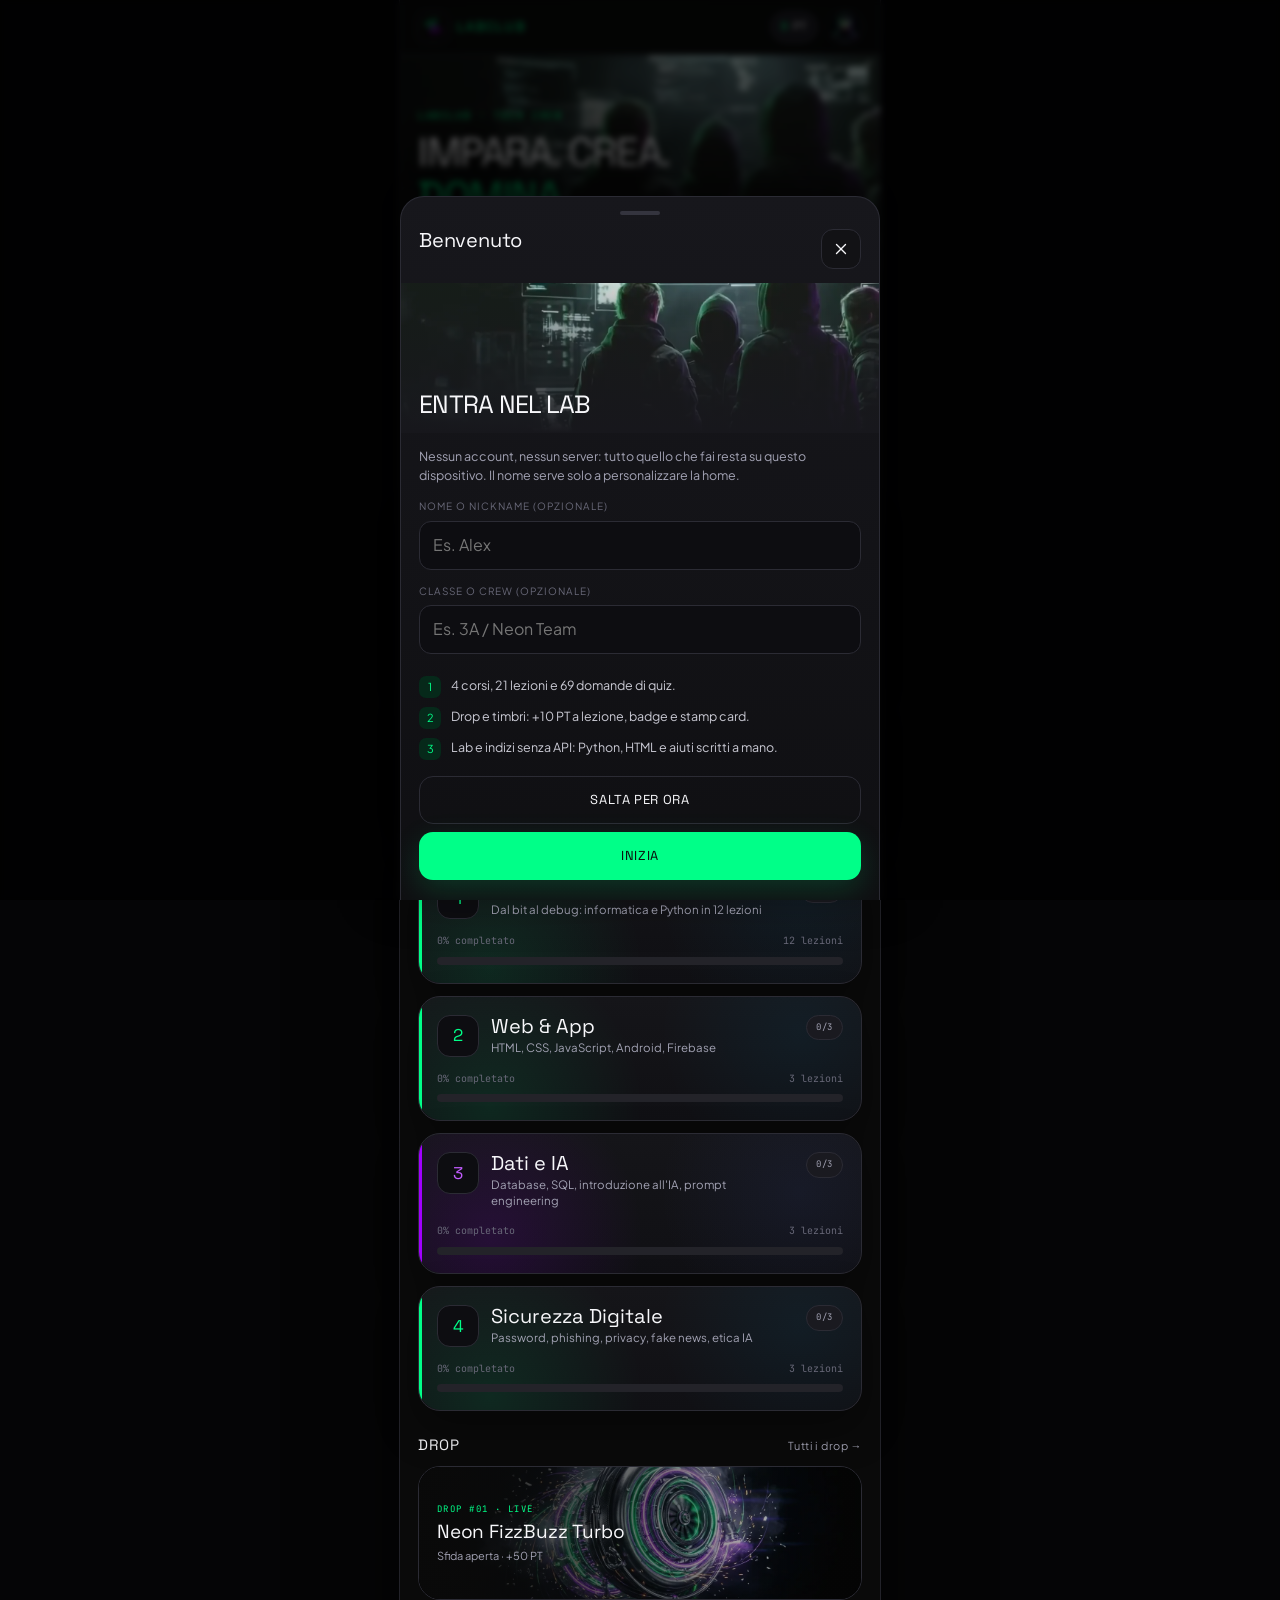
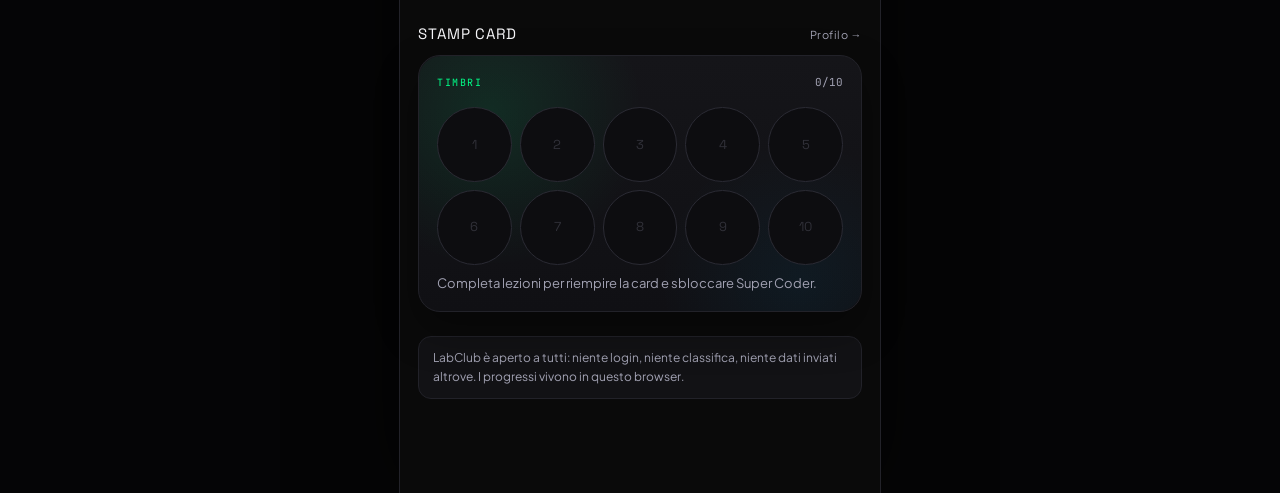
==== web-v2/index.html @ 418860c4 "feat: pubblica LabClub v2 con video hero, intro avatar e marker parole chiave" ====
<!doctype html>
<html lang="it">
  <head>
    <meta charset="utf-8" />
    <meta name="viewport" content="width=device-width, initial-scale=1, viewport-fit=cover" />
    <title>LabClub — Tech, senza scorciatoie</title>
    <meta
      name="description"
      content="LabClub: quattro corsi di tecnologia, quiz, drop e laboratorio codice. Aperto a tutti, senza login, anche offline."
    />
    <meta property="og:type" content="website" />
    <meta property="og:title" content="LabClub — Tech, senza scorciatoie" />
    <meta
      property="og:description"
      content="Quattro corsi di tecnologia, quiz, drop settimanali e un laboratorio codice. Senza login, anche offline."
    />
    <meta property="og:image" content="assets/img/og-cover.jpg" />
    <meta property="og:image:width" content="1200" />
    <meta property="og:image:height" content="630" />
    <meta name="twitter:card" content="summary_large_image" />
    <meta name="twitter:image" content="assets/img/og-cover.jpg" />
    <meta name="theme-color" content="#0A0A0A" />
    <meta name="color-scheme" content="dark" />
    <link rel="manifest" href="manifest.webmanifest" />
    <link rel="preload" as="image" href="assets/img/hero-001-poster.webp" />
    <link rel="icon" type="image/png" sizes="192x192" href="assets/icons/icon-192.png" />
    <link rel="apple-touch-icon" href="assets/icons/apple-touch-icon.png" />
    <meta name="mobile-web-app-capable" content="yes" />
    <meta name="apple-mobile-web-app-capable" content="yes" />
    <meta name="apple-mobile-web-app-status-bar-style" content="black-translucent" />
    <meta name="apple-mobile-web-app-title" content="LabClub" />
    <link rel="stylesheet" href="css/tokens.css" />
    <link rel="stylesheet" href="css/base.css" />
    <link rel="stylesheet" href="css/components.css" />
    <link rel="stylesheet" href="css/screens.css" />
    <link rel="stylesheet" href="css/lesson.css" />
  </head>
  <body>
    <div class="app">
      <header class="topbar">
        <a class="brand" href="#/" aria-label="LabClub, vai alla home">
          <img src="assets/img/logo.jpg" alt="" width="30" height="30" />
          <span class="brand-name">LAB<span>CLUB</span></span>
        </a>
        <span class="topbar-spacer"></span>
        <a class="points-pill" href="#/profilo" id="points-pill" aria-label="Punti e profilo">
          <b id="points-value">0</b> PT
        </a>
        <a class="avatar-btn" href="#/profilo" id="avatar-btn" aria-label="Apri il profilo">🕶️</a>
      </header>

      <div id="storage-warning" class="storage-banner hidden" role="status"></div>

      <main class="view" id="view">
        <noscript>
          <div class="empty">
            <span class="empty-icon">⚡</span>
            <p>LabClub ha bisogno di JavaScript per funzionare. Attivalo e ricarica la pagina.</p>
          </div>
        </noscript>
      </main>

      <nav class="tabbar" aria-label="Navigazione principale">
        <a class="tab" href="#/" data-tab="home">
          <svg width="22" height="22" viewBox="0 0 24 24" fill="none" stroke="currentColor" stroke-width="1.8" stroke-linecap="round" stroke-linejoin="round" aria-hidden="true">
            <path d="M3 10.5 12 3l9 7.5V21a1 1 0 0 1-1 1h-5v-7H9v7H4a1 1 0 0 1-1-1z" />
          </svg>
          Home
        </a>
        <a class="tab" href="#/corsi" data-tab="corsi">
          <svg width="22" height="22" viewBox="0 0 24 24" fill="none" stroke="currentColor" stroke-width="1.8" stroke-linecap="round" stroke-linejoin="round" aria-hidden="true">
            <path d="M4 19.5A2.5 2.5 0 0 1 6.5 17H20" />
            <path d="M6.5 2H20v20H6.5A2.5 2.5 0 0 1 4 19.5v-15A2.5 2.5 0 0 1 6.5 2z" />
          </svg>
          Corsi
        </a>
        <a class="tab" href="#/drops" data-tab="drops">
          <svg width="22" height="22" viewBox="0 0 24 24" fill="none" stroke="currentColor" stroke-width="1.8" stroke-linecap="round" stroke-linejoin="round" aria-hidden="true">
            <path d="M13 2 3 14h7l-1 8 10-12h-7z" />
          </svg>
          Drops
        </a>
        <a class="tab" href="#/indizi" data-tab="indizi">
          <svg width="22" height="22" viewBox="0 0 24 24" fill="none" stroke="currentColor" stroke-width="1.8" stroke-linecap="round" stroke-linejoin="round" aria-hidden="true">
            <path d="M9 18h6" />
            <path d="M10 22h4" />
            <path d="M12 2a7 7 0 0 0-4 12.7c.6.5 1 1.4 1 2.3h6c0-.9.4-1.8 1-2.3A7 7 0 0 0 12 2z" />
          </svg>
          Indizi
        </a>
        <a class="tab" href="#/profilo" data-tab="profilo">
          <svg width="22" height="22" viewBox="0 0 24 24" fill="none" stroke="currentColor" stroke-width="1.8" stroke-linecap="round" stroke-linejoin="round" aria-hidden="true">
            <circle cx="12" cy="8" r="4" />
            <path d="M4 21c0-4 4-6 8-6s8 2 8 6" />
          </svg>
          Profilo
        </a>
      </nav>

      <div class="toast" id="toast" role="status" aria-live="polite"></div>
    </div>

    <script src="content/base-course.js"></script>
    <script src="content/courses.js"></script>
    <script src="content/drops.js"></script>
    <script src="content/badges.js"></script>
    <script src="content/hints.js"></script>
    <script src="js/python.js"></script>
    <script src="js/store.js"></script>
    <script src="js/ui.js"></script>
    <script src="js/widgets/registry.js"></script>
    <script src="js/widgets/von-neumann.js"></script>
    <script src="js/widgets/binary.js"></script>
    <script src="js/widgets/compilers.js"></script>
    <script src="js/widgets/flowchart.js"></script>
    <script src="js/widgets/variables.js"></script>
    <script src="js/widgets/conditions.js"></script>
    <script src="js/widgets/loops.js"></script>
    <script src="js/widgets/functions.js"></script>
    <script src="js/widgets/lists.js"></script>
    <script src="js/widgets/strings.js"></script>
    <script src="js/widgets/validation.js"></script>
    <script src="js/widgets/debug.js"></script>
    <script src="js/views/home.js"></script>
    <script src="js/views/courses.js"></script>
    <script src="js/views/lesson.js"></script>
    <script src="js/views/drops.js"></script>
    <script src="js/views/hints.js"></script>
    <script src="js/views/lab.js"></script>
    <script src="js/views/profile.js"></script>
    <script src="js/views/portfolio.js"></script>
    <script src="js/app.js"></script>
  </body>
</html>
---- web-v2/css/tokens.css ----
/* LabClub — design tokens */
@font-face {
  font-family: "Space Grotesk";
  src: url("../assets/fonts/space_grotesk.ttf") format("truetype");
  font-weight: 300 800;
  font-display: swap;
}
@font-face {
  font-family: "Plus Jakarta Sans";
  src: url("../assets/fonts/plus_jakarta_sans.ttf") format("truetype");
  font-weight: 200 800;
  font-display: swap;
}
@font-face {
  font-family: "JetBrains Mono";
  src: url("../assets/fonts/jetbrains_mono.ttf") format("truetype");
  font-weight: 400 800;
  font-display: swap;
}

:root {
  /* palette (da Color.kt) */
  --black: #0a0a0a;
  --carbon: #121215;
  --elevated: #1a1a20;
  --border: #2b2b34;
  --border-soft: #222229;
  --green: #00ff88;
  --green-dim: #00c96b;
  --green-container: #06291a;
  --purple: #a100ff;
  --purple-bright: #c25cff;
  --purple-container: #230836;
  --yellow: #e5ff00;
  --coral: #ff3d71;
  --white: #f7f7fa;
  --muted: #a2a2b3;
  --zinc: #686878;

  /* tipografia */
  --font-display: "Space Grotesk", "Arial Black", sans-serif;
  --font-body: "Plus Jakarta Sans", -apple-system, BlinkMacSystemFont, sans-serif;
  --font-mono: "JetBrains Mono", "SFMono-Regular", Menlo, monospace;

  /* misure */
  --app-max: 480px;
  --gutter: 18px;
  --tab-h: 64px;
  --radius-xs: 10px;
  --radius: 16px;
  --radius-lg: 22px;
  --radius-pill: 999px;

  /* ombre */
  --shadow-card: 0 18px 40px rgba(0, 0, 0, 0.35);
  --shadow-green: 0 10px 30px rgba(0, 255, 136, 0.16);
  --shadow-purple: 0 10px 30px rgba(161, 0, 255, 0.18);

  /* movimento */
  --ease: cubic-bezier(0.2, 0.8, 0.2, 1);
  --fast: 140ms;
  --normal: 240ms;
}
---- web-v2/css/base.css ----
/* LabClub — base, layout, topbar, tabbar */
*,
*::before,
*::after {
  box-sizing: border-box;
}

html {
  -webkit-text-size-adjust: 100%;
  scroll-behavior: smooth;
}

body {
  margin: 0;
  background: #050506;
  color: var(--white);
  font-family: var(--font-body);
  font-size: 15px;
  line-height: 1.55;
  -webkit-font-smoothing: antialiased;
  overscroll-behavior-y: none;
  min-height: 100dvh;
}

body.sheet-open {
  overflow: hidden;
}

.app {
  position: relative;
  width: 100%;
  max-width: var(--app-max);
  min-height: 100dvh;
  margin-inline: auto;
  background:
    radial-gradient(120% 60% at 50% -10%, rgba(0, 255, 136, 0.07), transparent 60%),
    var(--black);
}

@media (min-width: 560px) {
  .app {
    box-shadow: 0 0 0 1px var(--border-soft), 0 0 80px rgba(0, 0, 0, 0.6);
  }
}

h1,
h2,
h3,
h4,
p {
  margin: 0;
}

h1,
h2,
h3,
h4 {
  font-family: var(--font-display);
  line-height: 1.1;
  letter-spacing: -0.01em;
}

a {
  color: var(--green);
  text-decoration: none;
}

button,
input,
textarea,
select {
  font: inherit;
  color: inherit;
}

button {
  cursor: pointer;
  background: none;
  border: 0;
  padding: 0;
}

img {
  display: block;
  max-width: 100%;
}

ul,
ol {
  margin: 0;
  padding: 0;
  list-style: none;
}

::selection {
  background: var(--green);
  color: var(--black);
}

:focus-visible {
  outline: 2px solid var(--green);
  outline-offset: 2px;
  border-radius: 6px;
}

.sr-only {
  position: absolute;
  width: 1px;
  height: 1px;
  padding: 0;
  margin: -1px;
  overflow: hidden;
  clip: rect(0, 0, 0, 0);
  white-space: nowrap;
  border: 0;
}

/* ---------- topbar ---------- */
.topbar {
  position: sticky;
  top: 0;
  z-index: 40;
  display: flex;
  align-items: center;
  gap: 10px;
  padding: calc(10px + env(safe-area-inset-top)) var(--gutter) 10px;
  background: rgba(10, 10, 10, 0.82);
  -webkit-backdrop-filter: blur(16px);
  backdrop-filter: blur(16px);
  border-bottom: 1px solid var(--border-soft);
}

.brand {
  display: flex;
  align-items: center;
  gap: 9px;
  min-width: 0;
}

.brand img {
  width: 30px;
  height: 30px;
  border-radius: 9px;
  object-fit: cover;
  box-shadow: 0 0 0 1px var(--border);
}

.brand-name {
  font-family: var(--font-display);
  font-weight: 800;
  font-size: 13px;
  letter-spacing: 0.14em;
  white-space: nowrap;
}

.brand-name span {
  color: var(--green);
}

.topbar-spacer {
  flex: 1;
}

.points-pill {
  display: inline-flex;
  align-items: center;
  gap: 5px;
  padding: 6px 10px;
  border: 1px solid var(--border);
  border-radius: var(--radius-pill);
  background: var(--elevated);
  font-family: var(--font-mono);
  font-size: 11px;
  font-weight: 700;
  color: var(--white);
}

.points-pill b {
  color: var(--green);
}

.avatar-btn {
  display: grid;
  place-items: center;
  width: 34px;
  height: 34px;
  overflow: hidden;
  border-radius: 50%;
  border: 1px solid var(--border);
  background: var(--carbon);
  font-size: 15px;
  transition: border-color var(--fast) var(--ease), transform var(--fast) var(--ease);
}

.avatar-btn img {
  width: 100%;
  height: 100%;
  object-fit: cover;
}

.avatar-btn:hover {
  border-color: var(--green);
  transform: translateY(-1px);
}

/* ---------- view ---------- */
.view {
  padding: var(--gutter);
  padding-bottom: calc(var(--tab-h) + 30px + env(safe-area-inset-bottom));
}

.view.view-enter[data-nav="forward"] {
  animation: view-in-forward 280ms var(--ease) both;
}

.view.view-enter[data-nav="back"] {
  animation: view-in-back 280ms var(--ease) both;
}

.view.view-enter[data-nav="fade"] {
  animation: view-in-fade 220ms var(--ease) both;
}

@keyframes view-in-forward {
  from {
    opacity: 0;
    transform: translateX(26px);
  }
  to {
    opacity: 1;
    transform: none;
  }
}

@keyframes view-in-back {
  from {
    opacity: 0;
    transform: translateX(-26px);
  }
  to {
    opacity: 1;
    transform: none;
  }
}

@keyframes view-in-fade {
  from {
    opacity: 0;
    transform: translateY(6px);
  }
  to {
    opacity: 1;
    transform: none;
  }
}

@media (prefers-reduced-motion: reduce) {
  .view.view-enter[data-nav] {
    animation: none;
  }
}

/* ---------- view transitions ---------- */
.topbar {
  view-transition-name: topbar;
}

.tabbar {
  view-transition-name: tabbar;
}

.toast {
  view-transition-name: toast;
}

::view-transition {
  background: var(--black);
}

::view-transition-old(root),
::view-transition-new(root) {
  mix-blend-mode: normal;
}

::view-transition-group(*) {
  animation-duration: 380ms;
  animation-timing-function: var(--ease);
}

::view-transition-old(*),
::view-transition-new(*) {
  animation-duration: 220ms;
  animation-timing-function: var(--ease);
}

html[data-nav="forward"]::view-transition-old(root) {
  animation: vt-out-left 260ms var(--ease) both;
}

html[data-nav="forward"]::view-transition-new(root) {
  animation: vt-in-right 320ms var(--ease) both;
}

html[data-nav="back"]::view-transition-old(root) {
  animation: vt-out-right 260ms var(--ease) both;
}

html[data-nav="back"]::view-transition-new(root) {
  animation: vt-in-left 320ms var(--ease) both;
}

html[data-nav="fade"]::view-transition-old(root) {
  animation: vt-fade-out 180ms linear both;
}

html[data-nav="fade"]::view-transition-new(root) {
  animation: vt-fade-in 240ms var(--ease) both;
}

@keyframes vt-out-left {
  to {
    opacity: 0;
    transform: translateX(-28px);
  }
}

@keyframes vt-in-right {
  from {
    opacity: 0;
    transform: translateX(28px);
  }
}

@keyframes vt-out-right {
  to {
    opacity: 0;
    transform: translateX(28px);
  }
}

@keyframes vt-in-left {
  from {
    opacity: 0;
    transform: translateX(-28px);
  }
}

@keyframes vt-fade-out {
  to {
    opacity: 0;
  }
}

@keyframes vt-fade-in {
  from {
    opacity: 0;
  }
}

/* ---------- tabbar ---------- */
.tabbar {
  position: fixed;
  bottom: 0;
  left: 50%;
  transform: translateX(-50%);
  z-index: 50;
  width: min(100%, var(--app-max));
  display: grid;
  grid-template-columns: repeat(5, 1fr);
  padding-bottom: env(safe-area-inset-bottom);
  background: rgba(12, 12, 15, 0.94);
  -webkit-backdrop-filter: blur(18px);
  backdrop-filter: blur(18px);
  border-top: 1px solid var(--border-soft);
}

.tab {
  position: relative;
  display: flex;
  flex-direction: column;
  align-items: center;
  justify-content: center;
  gap: 3px;
  height: var(--tab-h);
  color: var(--zinc);
  font-size: 9px;
  font-weight: 800;
  letter-spacing: 0.08em;
  text-transform: uppercase;
  transition: color var(--fast) var(--ease);
}

.tab svg {
  width: 22px;
  height: 22px;
}

.tab.active {
  color: var(--green);
}

.tab.active::before {
  content: "";
  position: absolute;
  top: 0;
  width: 26px;
  height: 2px;
  border-radius: 0 0 2px 2px;
  background: var(--green);
  box-shadow: 0 0 12px var(--green);
}

/* ---------- storage banner ---------- */
.storage-banner {
  display: flex;
  gap: 10px;
  align-items: flex-start;
  margin-bottom: 16px;
  padding: 12px 14px;
  border: 1px solid rgba(229, 255, 0, 0.35);
  border-radius: var(--radius);
  background: rgba(229, 255, 0, 0.06);
  font-size: 12px;
  color: #efe9a8;
}

.storage-banner b {
  color: var(--yellow);
}

/* ---------- utilities ---------- */
.row {
  display: flex;
  align-items: center;
  gap: 10px;
}

.between {
  justify-content: space-between;
}

.wrap {
  flex-wrap: wrap;
}

.stack {
  display: flex;
  flex-direction: column;
  gap: 14px;
}

.stack-sm {
  display: flex;
  flex-direction: column;
  gap: 8px;
}

.muted {
  color: var(--muted);
}

.mono {
  font-family: var(--font-mono);
}

.center {
  text-align: center;
}

.mt-8 {
  margin-top: 8px;
}
.mt-16 {
  margin-top: 16px;
}
.mt-24 {
  margin-top: 24px;
}
.mb-8 {
  margin-bottom: 8px;
}
.mb-16 {
  margin-bottom: 16px;
}

.section-title {
  display: flex;
  align-items: baseline;
  justify-content: space-between;
  gap: 10px;
  margin: 26px 0 12px;
}

.section-title h2 {
  font-size: 15px;
  font-weight: 800;
  letter-spacing: 0.06em;
  text-transform: uppercase;
}

.section-title a,
.section-title span {
  font-size: 11px;
  font-weight: 700;
  letter-spacing: 0.04em;
  color: var(--muted);
}

@media (prefers-reduced-motion: reduce) {
  html {
    scroll-behavior: auto;
  }
  *,
  *::before,
  *::after {
    animation-duration: 0.001ms !important;
    animation-iteration-count: 1 !important;
    transition-duration: 0.001ms !important;
  }
}
---- web-v2/css/components.css ----
/* LabClub — componenti */
.btn {
  display: inline-flex;
  align-items: center;
  justify-content: center;
  gap: 8px;
  min-height: 48px;
  padding: 0 18px;
  border-radius: 14px;
  border: 1px solid transparent;
  font-family: var(--font-display);
  font-weight: 700;
  font-size: 13px;
  letter-spacing: 0.05em;
  text-transform: uppercase;
  transition: transform var(--fast) var(--ease), box-shadow var(--fast) var(--ease),
    background var(--fast) var(--ease), border-color var(--fast) var(--ease);
  -webkit-tap-highlight-color: transparent;
}

.btn:active {
  transform: translateY(1px) scale(0.995);
}

.btn[disabled] {
  opacity: 0.42;
  pointer-events: none;
}

.btn-primary {
  background: var(--green);
  color: var(--black);
  box-shadow: var(--shadow-green);
}

.btn-primary:hover {
  background: #2bffa0;
}

.btn-purple {
  background: var(--purple);
  color: var(--white);
  box-shadow: var(--shadow-purple);
}

.btn-ghost {
  border-color: var(--border);
  background: transparent;
  color: var(--white);
}

.btn-ghost:hover {
  border-color: var(--green);
  color: var(--green);
}

.btn-danger {
  background: var(--coral);
  color: #fff;
  box-shadow: 0 10px 30px rgba(255, 61, 113, 0.22);
}

.btn-danger:hover {
  background: #ff5c89;
}

.btn-soft {
  background: var(--elevated);
  border-color: var(--border-soft);
  color: var(--white);
}

.btn-block {
  width: 100%;
}

.btn-sm {
  min-height: 38px;
  padding: 0 13px;
  font-size: 11px;
  border-radius: 11px;
}

.btn-icon {
  width: 40px;
  height: 40px;
  min-height: 0;
  padding: 0;
  border-radius: 12px;
}

.icon-btn {
  display: grid;
  place-items: center;
  width: 40px;
  height: 40px;
  border: 1px solid var(--border);
  border-radius: 12px;
  background: var(--carbon);
  color: var(--white);
}

.icon-btn:hover {
  border-color: var(--green);
  color: var(--green);
}

/* ---------- cards ---------- */
.card {
  position: relative;
  padding: 18px;
  border: 1px solid var(--border-soft);
  border-radius: var(--radius-lg);
  background: linear-gradient(180deg, #151519 0%, #101014 100%);
  box-shadow: var(--shadow-card);
  overflow: hidden;
}

.card + .card {
  margin-top: 12px;
}

.card-accent {
  border-color: var(--border);
}

.card-accent::before {
  content: "";
  position: absolute;
  inset: 0 auto 0 0;
  width: 3px;
  background: var(--green);
}

.card-accent.purple::before {
  background: var(--purple);
}

.card-flat {
  background: var(--carbon);
  box-shadow: none;
}

/* ---------- ambient card light ---------- */
.has-ambient {
  position: relative;
  isolation: isolate;
  --ambient-a: rgba(0, 255, 136, 0.1);
  --ambient-b: rgba(0, 180, 255, 0.06);
  --ambient-sweep: rgba(190, 255, 225, 0.055);
}

.has-ambient.ambient-purple {
  --ambient-a: rgba(161, 0, 255, 0.14);
  --ambient-b: rgba(80, 120, 255, 0.07);
  --ambient-sweep: rgba(228, 190, 255, 0.06);
}

.has-ambient.ambient-amber {
  --ambient-a: rgba(229, 255, 0, 0.08);
  --ambient-b: rgba(255, 160, 0, 0.06);
  --ambient-sweep: rgba(255, 235, 170, 0.055);
}

.card-ambient {
  position: absolute;
  inset: 0;
  z-index: -1;
  overflow: hidden;
  border-radius: inherit;
  pointer-events: none;
}

.ambient-orb {
  position: absolute;
  border-radius: 50%;
}

.card-ambient .orb-a {
  width: 72%;
  aspect-ratio: 1;
  top: -40%;
  left: -20%;
  background: radial-gradient(circle, var(--ambient-a) 0%, transparent 68%);
  animation: ambient-drift-a 27s ease-in-out infinite alternate;
  animation-delay: var(--ambient-delay, 0s);
}

.card-ambient .orb-b {
  width: 64%;
  aspect-ratio: 1;
  right: -18%;
  bottom: -44%;
  background: radial-gradient(circle, var(--ambient-b) 0%, transparent 70%);
  animation: ambient-drift-b 34s ease-in-out infinite alternate;
  animation-delay: calc(var(--ambient-delay, 0s) - 9s);
}

.ambient-sweep {
  position: absolute;
  inset: -40% -65%;
  background: linear-gradient(
    105deg,
    transparent 41%,
    var(--ambient-sweep) 50%,
    transparent 59%
  );
  transform: translate3d(-42%, 0, 0);
  opacity: 0;
  animation: ambient-sweep 29s cubic-bezier(0.33, 0, 0.2, 1) infinite;
  animation-delay: var(--ambient-delay, 0s);
}

@keyframes ambient-drift-a {
  from {
    transform: translate3d(-4%, -3%, 0) scale(0.94);
  }
  to {
    transform: translate3d(9%, 7%, 0) scale(1.14);
  }
}

@keyframes ambient-drift-b {
  from {
    transform: translate3d(6%, 4%, 0) scale(1.08);
  }
  to {
    transform: translate3d(-9%, -7%, 0) scale(0.92);
  }
}

@keyframes ambient-sweep {
  0%,
  62% {
    transform: translate3d(-42%, 0, 0);
    opacity: 0;
  }
  69% {
    opacity: 0.8;
  }
  84%,
  100% {
    transform: translate3d(42%, 0, 0);
    opacity: 0;
  }
}

.card h3 {
  font-size: 18px;
  font-weight: 800;
}

.card p {
  color: var(--muted);
  font-size: 13px;
}

.kicker {
  font-family: var(--font-mono);
  font-size: 10px;
  font-weight: 700;
  letter-spacing: 0.16em;
  text-transform: uppercase;
  color: var(--green);
}

.kicker.purple {
  color: var(--purple-bright);
}

.kicker.yellow {
  color: var(--yellow);
}

/* ---------- chips ---------- */
.chip {
  display: inline-flex;
  align-items: center;
  gap: 5px;
  padding: 5px 9px;
  border-radius: var(--radius-pill);
  border: 1px solid var(--border);
  background: var(--elevated);
  font-family: var(--font-mono);
  font-size: 9px;
  font-weight: 700;
  letter-spacing: 0.08em;
  text-transform: uppercase;
  color: var(--muted);
  white-space: nowrap;
}

.chip-green {
  border-color: rgba(0, 255, 136, 0.35);
  background: rgba(0, 255, 136, 0.08);
  color: var(--green);
}

.chip-purple {
  border-color: rgba(161, 0, 255, 0.4);
  background: rgba(161, 0, 255, 0.1);
  color: var(--purple-bright);
}

.chip-yellow {
  border-color: rgba(229, 255, 0, 0.35);
  background: rgba(229, 255, 0, 0.07);
  color: var(--yellow);
}

.chip-coral {
  border-color: rgba(255, 61, 113, 0.35);
  background: rgba(255, 61, 113, 0.08);
  color: var(--coral);
}

.chip-row {
  display: flex;
  flex-wrap: wrap;
  gap: 6px;
}

/* ---------- stats ---------- */
.stat-grid {
  display: grid;
  grid-template-columns: repeat(3, 1fr);
  gap: 8px;
}

.stat {
  padding: 13px 12px;
  border: 1px solid var(--border-soft);
  border-radius: var(--radius);
  background: var(--carbon);
  text-align: left;
}

.stat-value {
  font-family: var(--font-display);
  font-size: 26px;
  font-weight: 800;
  line-height: 1;
  letter-spacing: -0.02em;
}

.stat-value.green {
  color: var(--green);
}
.stat-value.purple {
  color: var(--purple-bright);
}
.stat-value.yellow {
  color: var(--yellow);
}

.stat-label {
  margin-top: 5px;
  font-size: 9px;
  font-weight: 800;
  letter-spacing: 0.12em;
  text-transform: uppercase;
  color: var(--zinc);
}

/* ---------- progress ---------- */
.progress {
  height: 8px;
  border-radius: var(--radius-pill);
  background: #232329;
  overflow: hidden;
}

.progress > span {
  display: block;
  height: 100%;
  border-radius: inherit;
  background: linear-gradient(90deg, var(--green-dim), var(--green));
  transition: width 500ms var(--ease);
}

.progress.purple > span {
  background: linear-gradient(90deg, var(--purple), var(--purple-bright));
}

.progress-meta {
  display: flex;
  justify-content: space-between;
  gap: 10px;
  margin-bottom: 7px;
  font-size: 10px;
  font-weight: 700;
  letter-spacing: 0.06em;
  text-transform: uppercase;
  color: var(--zinc);
}

/* ---------- stamps ---------- */
.stamp-grid {
  display: grid;
  grid-template-columns: repeat(5, 1fr);
  gap: 8px;
}

.stamp {
  position: relative;
  display: grid;
  place-items: center;
  aspect-ratio: 1;
  border: 1px solid var(--border);
  border-radius: 50%;
  background: #0d0d10;
  font-family: var(--font-display);
  font-size: 13px;
  font-weight: 800;
  color: #303038;
}

.stamp.filled {
  border-color: var(--green);
  background: radial-gradient(circle at 30% 25%, #0f5a3a, var(--green-container));
  color: var(--green);
  box-shadow: 0 0 16px rgba(0, 255, 136, 0.18), inset 0 0 10px rgba(0, 255, 136, 0.12);
}

.stamp-grid.reveal .stamp.filled {
  opacity: 0;
}

.stamp-grid.in .stamp.filled {
  opacity: 1;
  animation: stamp-pop 520ms var(--ease) both;
  animation-delay: calc(var(--i) * 38ms);
}

@keyframes stamp-pop {
  0% {
    opacity: 0;
    transform: scale(1.35) rotate(-8deg);
  }
  62% {
    opacity: 1;
    transform: scale(0.96) rotate(1deg);
  }
  100% {
    opacity: 1;
    transform: none;
  }
}

/* ---------- badges ---------- */
.badge-grid {
  display: grid;
  grid-template-columns: repeat(2, minmax(0, 1fr));
  gap: 8px;
}

.badge {
  display: flex;
  align-items: center;
  gap: 10px;
  padding: 11px;
  border: 1px solid var(--border-soft);
  border-radius: var(--radius);
  background: var(--carbon);
}

.badge-icon {
  display: grid;
  place-items: center;
  width: 38px;
  height: 38px;
  flex: 0 0 auto;
  border-radius: 11px;
  background: var(--green-container);
  font-size: 19px;
}

.badge-name {
  display: block;
  font-size: 11px;
  font-weight: 800;
  letter-spacing: 0.02em;
  line-height: 1.2;
}

.badge-desc {
  display: block;
  margin-top: 2px;
  font-size: 9px;
  color: var(--zinc);
  line-height: 1.3;
}

.badge.locked {
  opacity: 0.45;
}

.badge.locked .badge-icon {
  background: #1b1b20;
  filter: grayscale(1);
}

.badge-img {
  display: block;
  width: 100%;
  height: 100%;
  object-fit: cover;
  border-radius: 10px;
}

/* ---------- segmented ---------- */
.segmented {
  display: grid;
  grid-auto-flow: column;
  grid-auto-columns: 1fr;
  gap: 4px;
  padding: 4px;
  border: 1px solid var(--border-soft);
  border-radius: 14px;
  background: var(--carbon);
}

.segmented button {
  min-height: 38px;
  border-radius: 10px;
  font-family: var(--font-display);
  font-size: 11px;
  font-weight: 700;
  letter-spacing: 0.06em;
  text-transform: uppercase;
  color: var(--zinc);
  transition: background var(--fast) var(--ease), color var(--fast) var(--ease);
}

.segmented button.active {
  background: var(--elevated);
  color: var(--green);
  box-shadow: inset 0 0 0 1px var(--border);
}

/* ---------- quiz ---------- */
.question-text {
  font-family: var(--font-display);
  font-size: 19px;
  font-weight: 700;
  line-height: 1.25;
}

.option {
  display: flex;
  align-items: flex-start;
  gap: 11px;
  width: 100%;
  padding: 13px 14px;
  border: 1px solid var(--border);
  border-radius: 13px;
  background: var(--carbon);
  text-align: left;
  font-size: 13.5px;
  line-height: 1.35;
  transition: border-color var(--fast) var(--ease), background var(--fast) var(--ease);
}

.option:hover {
  border-color: #44444f;
}

.option-letter {
  display: grid;
  place-items: center;
  width: 24px;
  height: 24px;
  flex: 0 0 auto;
  border-radius: 7px;
  background: var(--elevated);
  border: 1px solid var(--border);
  font-family: var(--font-mono);
  font-size: 10px;
  font-weight: 700;
  color: var(--muted);
}

.option.correct {
  border-color: var(--green);
  background: rgba(0, 255, 136, 0.07);
}

.option.correct .option-letter {
  border-color: var(--green);
  background: var(--green);
  color: var(--black);
}

.option.wrong {
  border-color: var(--coral);
  background: rgba(255, 61, 113, 0.07);
}

.option.wrong .option-letter {
  border-color: var(--coral);
  background: var(--coral);
  color: var(--white);
}

.option.dim {
  opacity: 0.55;
}

.explain {
  padding: 12px 14px;
  border-left: 3px solid var(--green);
  border-radius: 0 12px 12px 0;
  background: rgba(0, 255, 136, 0.055);
  font-size: 12.5px;
  color: #c9c9d4;
}

.explain.bad {
  border-left-color: var(--coral);
  background: rgba(255, 61, 113, 0.055);
}

.quiz-dots {
  display: flex;
  gap: 6px;
}

.quiz-dots span {
  width: 7px;
  height: 7px;
  border-radius: 50%;
  background: #2a2a33;
}

.quiz-dots span.done {
  background: var(--green);
}

.quiz-dots span.current {
  background: var(--white);
  box-shadow: 0 0 8px rgba(255, 255, 255, 0.5);
}

/* ---------- forms ---------- */
.field {
  display: flex;
  flex-direction: column;
  gap: 6px;
}

.field label {
  font-size: 10px;
  font-weight: 800;
  letter-spacing: 0.1em;
  text-transform: uppercase;
  color: var(--zinc);
}

.field input,
.field textarea,
.field select {
  width: 100%;
  min-height: 46px;
  padding: 11px 13px;
  border: 1px solid var(--border);
  border-radius: 12px;
  background: #0d0d11;
  color: var(--white);
  font-size: 16px;
  transition: border-color var(--fast) var(--ease);
}

.field textarea {
  min-height: 96px;
  resize: vertical;
  line-height: 1.5;
}

.field input:focus,
.field textarea:focus,
.field select:focus {
  border-color: var(--green);
  outline: none;
}

.field .hint {
  font-size: 10.5px;
  color: var(--zinc);
}

textarea.code,
pre.code {
  font-family: var(--font-mono);
  font-size: 12.5px;
  line-height: 1.6;
  tab-size: 4;
}

textarea.code {
  width: 100%;
  min-height: 190px;
  padding: 14px;
  border: 1px solid var(--border);
  border-radius: 14px;
  background: #08080b;
  color: #d8ffe9;
  resize: vertical;
}

textarea.code:focus {
  border-color: var(--green);
  outline: none;
}

pre.code {
  margin: 0;
  padding: 14px;
  border: 1px solid var(--border-soft);
  border-radius: 14px;
  background: #08080b;
  color: #d8ffe9;
  white-space: pre-wrap;
  word-break: break-word;
  overflow-x: auto;
}

.console {
  min-height: 76px;
  max-height: 220px;
  overflow: auto;
  padding: 12px 13px;
  border: 1px solid var(--border-soft);
  border-radius: 13px;
  background: #060608;
  font-family: var(--font-mono);
  font-size: 11.5px;
  line-height: 1.55;
  color: #b9ffd8;
  white-space: pre-wrap;
  word-break: break-word;
}

.console.error {
  border-color: rgba(255, 61, 113, 0.4);
  color: #ffb3c8;
}

.console .ok {
  color: var(--green);
}

/* ---------- sheet ---------- */
.sheet-backdrop {
  position: fixed;
  inset: 0;
  z-index: 90;
  display: flex;
  align-items: flex-end;
  justify-content: center;
  background: rgba(0, 0, 0, 0.62);
  -webkit-backdrop-filter: blur(3px);
  backdrop-filter: blur(3px);
  opacity: 0;
  transition: opacity var(--normal) var(--ease);
}

.sheet-backdrop.open {
  opacity: 1;
}

.sheet {
  width: min(100%, var(--app-max));
  max-height: 88dvh;
  overflow: auto;
  padding: 8px var(--gutter) calc(20px + env(safe-area-inset-bottom));
  border: 1px solid var(--border);
  border-bottom: 0;
  border-radius: 24px 24px 0 0;
  background: linear-gradient(180deg, #17171c, #0f0f12);
  box-shadow: 0 -20px 60px rgba(0, 0, 0, 0.6);
  transform: translateY(18px);
  transition: transform var(--normal) var(--ease);
}

.sheet-backdrop.open .sheet {
  transform: none;
}

.sheet-grip {
  width: 40px;
  height: 4px;
  margin: 6px auto 14px;
  border-radius: 99px;
  background: #34343e;
}

.sheet-head {
  display: flex;
  align-items: flex-start;
  justify-content: space-between;
  gap: 12px;
  margin-bottom: 14px;
}

.sheet-head h2 {
  font-size: 20px;
  font-weight: 800;
}

.sheet-body {
  display: flex;
  flex-direction: column;
  gap: 14px;
}

.sheet-actions {
  display: flex;
  flex-direction: column;
  gap: 8px;
  margin-top: 16px;
}

/* ---------- toast ---------- */
.toast {
  position: fixed;
  bottom: calc(var(--tab-h) + 18px + env(safe-area-inset-bottom));
  left: 50%;
  z-index: 120;
  transform: translate(-50%, 14px);
  width: max-content;
  max-width: min(420px, calc(100% - 36px));
  padding: 11px 15px;
  border: 1px solid var(--border);
  border-radius: var(--radius-pill);
  background: #1b1b21;
  box-shadow: 0 14px 40px rgba(0, 0, 0, 0.5);
  font-size: 12px;
  font-weight: 600;
  text-align: center;
  opacity: 0;
  pointer-events: none;
  transition: opacity 180ms var(--ease), transform 180ms var(--ease);
}

.toast.show {
  opacity: 1;
  transform: translate(-50%, 0);
}

.toast.good {
  border-color: rgba(0, 255, 136, 0.45);
  color: var(--green);
}

.toast.bad {
  border-color: rgba(255, 61, 113, 0.45);
  color: #ffadc4;
}

/* ---------- empty / notice ---------- */
.empty {
  display: flex;
  flex-direction: column;
  align-items: center;
  gap: 8px;
  padding: 34px 20px;
  border: 1px dashed var(--border);
  border-radius: var(--radius-lg);
  text-align: center;
  color: var(--zinc);
}

.empty .empty-icon {
  font-size: 28px;
  opacity: 0.7;
}

.empty p {
  max-width: 280px;
  font-size: 12.5px;
}

.notice {
  padding: 12px 14px;
  border: 1px solid var(--border-soft);
  border-radius: 13px;
  background: var(--carbon);
  font-size: 12px;
  color: var(--muted);
}

/* ---------- details / glossary ---------- */
details.error-item {
  border: 1px solid var(--border-soft);
  border-radius: 13px;
  background: var(--carbon);
  overflow: hidden;
}

details.error-item + details.error-item {
  margin-top: 8px;
}

details.error-item summary {
  display: flex;
  align-items: center;
  gap: 9px;
  padding: 12px 14px;
  cursor: pointer;
  font-family: var(--font-mono);
  font-size: 12px;
  font-weight: 700;
  color: var(--coral);
  list-style: none;
}

details.error-item summary::-webkit-details-marker {
  display: none;
}

details.error-item summary::after {
  content: "+";
  margin-left: auto;
  color: var(--zinc);
  font-family: var(--font-body);
  font-size: 16px;
}

details.error-item[open] summary::after {
  content: "–";
}

.error-body {
  padding: 0 14px 14px;
  font-size: 12px;
  color: var(--muted);
}

.error-body code {
  font-family: var(--font-mono);
  font-size: 11px;
  color: #ffc2d4;
  white-space: pre-wrap;
}

/* ---------- confetti ---------- */
.confetti-layer {
  position: fixed;
  inset: 0;
  z-index: 110;
  pointer-events: none;
  overflow: hidden;
}

.confetti-piece {
  position: absolute;
  top: -12px;
  width: 7px;
  height: 12px;
  border-radius: 2px;
  animation: confetti-fall 1900ms cubic-bezier(0.2, 0.6, 0.4, 1) forwards;
}

@keyframes confetti-fall {
  to {
    transform: translate3d(var(--dx), 105dvh, 0) rotate(var(--rot));
    opacity: 0.2;
  }
}

/* ---------- stamp slam ---------- */
.stamp-slam {
  position: fixed;
  inset: 0;
  z-index: 125;
  display: flex;
  flex-direction: column;
  align-items: center;
  justify-content: center;
  gap: 18px;
  pointer-events: none;
  opacity: 0;
}

.stamp-slam.go {
  animation: slam-veil 1700ms var(--ease) both;
}

.stamp-slam-disc {
  position: relative;
  display: flex;
  flex-direction: column;
  align-items: center;
  justify-content: center;
  width: 152px;
  height: 152px;
  border: 2px solid var(--green);
  border-radius: 50%;
  background: radial-gradient(circle at 32% 26%, #0f5a3a, #06291a 70%);
  color: var(--green);
  box-shadow:
    0 0 0 8px rgba(0, 255, 136, 0.06),
    0 0 50px rgba(0, 255, 136, 0.35),
    inset 0 0 24px rgba(0, 255, 136, 0.18);
  opacity: 0;
  transform-origin: 50% 55%;
}

.stamp-slam.go .stamp-slam-disc {
  animation: stamp-hit 650ms cubic-bezier(0.2, 0.9, 0.25, 1.15) 80ms both;
}

.stamp-slam-disc::after {
  content: "";
  position: absolute;
  inset: -2px;
  border: 2px solid currentColor;
  border-radius: 50%;
  opacity: 0;
}

.stamp-slam.go .stamp-slam-disc::after {
  animation: stamp-ring 720ms var(--ease) 180ms both;
}

.stamp-slam-num {
  font-family: var(--font-display);
  font-size: 64px;
  font-weight: 800;
  line-height: 0.9;
  letter-spacing: -0.04em;
}

.stamp-slam-total {
  margin-top: 4px;
  font-family: var(--font-mono);
  font-size: 10px;
  font-weight: 700;
  letter-spacing: 0.16em;
  color: var(--muted);
}

.stamp-slam-label {
  padding: 7px 12px;
  border: 1px solid rgba(0, 255, 136, 0.35);
  border-radius: var(--radius-pill);
  background: rgba(10, 10, 10, 0.72);
  font-family: var(--font-mono);
  font-size: 10px;
  font-weight: 700;
  letter-spacing: 0.14em;
  color: var(--green);
  opacity: 0;
  -webkit-backdrop-filter: blur(8px);
  backdrop-filter: blur(8px);
}

.stamp-slam.go .stamp-slam-label {
  animation: slam-label 500ms var(--ease) 420ms both;
}

.stamp-slam.complete .stamp-slam-disc {
  border-color: var(--yellow);
  color: var(--yellow);
  background: radial-gradient(circle at 32% 26%, #4d4d10, #1c1c06 70%);
  box-shadow:
    0 0 0 8px rgba(229, 255, 0, 0.07),
    0 0 50px rgba(229, 255, 0, 0.35),
    inset 0 0 24px rgba(229, 255, 0, 0.18);
}

.stamp-slam.complete .stamp-slam-label {
  border-color: rgba(229, 255, 0, 0.4);
  color: var(--yellow);
}

@keyframes stamp-hit {
  0% {
    opacity: 0;
    transform: translateY(-48px) scale(1.8) rotate(-14deg);
  }
  55% {
    opacity: 1;
    transform: translateY(0) scale(0.94) rotate(-7deg);
  }
  72% {
    transform: translateY(0) scale(1.03) rotate(-7deg);
  }
  100% {
    opacity: 1;
    transform: translateY(0) scale(1) rotate(-7deg);
  }
}

@keyframes stamp-ring {
  0% {
    opacity: 0.8;
    transform: scale(0.8);
  }
  100% {
    opacity: 0;
    transform: scale(1.55);
  }
}

@keyframes slam-label {
  from {
    opacity: 0;
    transform: translateY(8px);
  }
  to {
    opacity: 1;
    transform: none;
  }
}

@keyframes slam-veil {
  0%,
  100% {
    opacity: 0;
  }
  10%,
  72% {
    opacity: 1;
  }
}

@media (prefers-reduced-motion: reduce) {
  .stamp-grid.reveal .stamp.filled,
  .stamp-slam,
  .stamp-slam.go .stamp-slam-disc,
  .stamp-slam.go .stamp-slam-disc::after,
  .stamp-slam.go .stamp-slam-label {
    animation: none;
  }

  .stamp-grid.reveal .stamp.filled {
    opacity: 1;
  }

  .card-ambient .ambient-orb,
  .card-ambient .ambient-sweep {
    animation: none;
  }

  .card-ambient .ambient-sweep {
    opacity: 0;
  }
}
---- web-v2/css/screens.css ----
/* LabClub — schermate */
.hidden {
  display: none !important;
}

.back {
  display: inline-flex;
  align-items: center;
  gap: 6px;
  margin-bottom: 14px;
  font-size: 11px;
  font-weight: 800;
  letter-spacing: 0.08em;
  text-transform: uppercase;
  color: var(--muted);
}

.back:hover {
  color: var(--green);
}

.page-head {
  margin-bottom: 18px;
}

.page-head h1 {
  font-size: 28px;
  font-weight: 800;
  letter-spacing: -0.03em;
  text-transform: uppercase;
}

.page-head p {
  margin-top: 5px;
  font-size: 12.5px;
  color: var(--muted);
}

/* ---------- home ---------- */
.quick-grid {
  display: grid;
  grid-template-columns: repeat(2, minmax(0, 1fr));
  gap: 10px;
}

.quick-card {
  padding: 15px;
  color: var(--white);
  transition: border-color var(--fast) var(--ease), transform var(--fast) var(--ease);
}

.quick-card:hover {
  border-color: var(--green);
  transform: translateY(-2px);
}

.quick-card h3 {
  font-size: 15px;
}

.quick-card p {
  margin-top: 4px;
  font-size: 10.5px;
  line-height: 1.4;
}

#storage-warning {
  margin: 12px var(--gutter) 0;
}

.drop-card[data-drop] {
  cursor: pointer;
}

.drop-card[data-drop]:hover {
  border-color: var(--green);
}

.hero {
  position: relative;
  min-height: 300px;
  margin: calc(var(--gutter) * -1) calc(var(--gutter) * -1) 16px;
  overflow: hidden;
  border-bottom: 1px solid var(--border-soft);
  isolation: isolate;
}

.hero-media {
  position: absolute;
  inset: 0;
  width: 100%;
  height: 100%;
  object-fit: cover;
  object-position: 72% 42%;
  transform-origin: 58% 42%;
  animation: hero-drift 26s ease-in-out infinite alternate;
}

.hero-video {
  animation: none;
}

@keyframes hero-drift {
  from {
    transform: scale(1.04) translate3d(0, 0, 0);
  }
  to {
    transform: scale(1.12) translate3d(-1.4%, -1.2%, 0);
  }
}

.hero::after {
  content: "";
  position: absolute;
  top: -140px;
  left: 0;
  right: 0;
  z-index: 2;
  height: 120px;
  background: linear-gradient(180deg, transparent, rgba(0, 255, 136, 0.16), transparent);
  mix-blend-mode: screen;
  pointer-events: none;
  animation: hero-scan 10s linear infinite;
}

@keyframes hero-scan {
  0% {
    opacity: 0;
    transform: translateY(0);
  }
  12% {
    opacity: 1;
  }
  82% {
    opacity: 1;
  }
  100% {
    opacity: 0;
    transform: translateY(540px);
  }
}

.hero-shade {
  position: absolute;
  inset: 0;
  z-index: 1;
  background:
    linear-gradient(180deg, rgba(10, 10, 10, 0.1) 0%, rgba(10, 10, 10, 0.45) 45%, #0a0a0a 100%),
    linear-gradient(90deg, rgba(10, 10, 10, 0.75), transparent 75%);
}

.hero-body {
  position: relative;
  z-index: 3;
  display: flex;
  flex-direction: column;
  justify-content: flex-end;
  min-height: 300px;
  padding: 26px var(--gutter) 24px;
}

.hero-body h1 {
  max-width: 340px;
  margin-top: 8px;
  font-size: clamp(30px, 8.6vw, 40px);
  font-weight: 800;
  letter-spacing: -0.035em;
  text-transform: uppercase;
  text-shadow: 0 2px 24px rgba(0, 0, 0, 0.5);
}

.hero-body h1 em {
  font-style: normal;
  color: var(--green);
}

.hero-body p {
  max-width: 330px;
  margin-top: 9px;
  font-size: 12.5px;
  color: #c6c6d2;
}

.hero-actions {
  display: flex;
  gap: 8px;
  margin-top: 16px;
}

.continue-card {
  padding: 0;
}

.continue-top {
  display: flex;
  align-items: center;
  justify-content: space-between;
  gap: 10px;
  padding: 15px 18px 0;
}

.continue-title {
  margin-top: 7px;
  padding: 0 18px;
  font-family: var(--font-display);
  font-size: 19px;
  font-weight: 700;
  line-height: 1.2;
}

.continue-meta {
  padding: 5px 18px 15px;
  font-size: 11.5px;
  color: var(--muted);
}

.continue-cta {
  padding: 0 18px 18px;
}

.drop-highlight {
  position: relative;
  display: block;
  min-height: 132px;
  margin-top: 12px;
  border: 1px solid var(--border);
  border-radius: var(--radius-lg);
  overflow: hidden;
  color: var(--white);
}

.drop-highlight img {
  position: absolute;
  inset: 0;
  width: 100%;
  height: 100%;
  object-fit: cover;
  object-position: 66% center;
}

.drop-highlight .drop-shade {
  position: absolute;
  inset: 0;
  background: linear-gradient(90deg, rgba(10, 10, 10, 0.92) 10%, rgba(10, 10, 10, 0.35) 75%);
}

.drop-highlight .drop-body {
  position: relative;
  display: flex;
  flex-direction: column;
  justify-content: center;
  min-height: 132px;
  padding: 16px 18px;
}

.drop-highlight h3 {
  max-width: 250px;
  margin-top: 5px;
  font-size: 19px;
}

.drop-highlight p {
  margin-top: 4px;
  font-size: 11px;
  color: var(--muted);
}

.stamp-preview {
  display: flex;
  align-items: center;
  gap: 14px;
}

.stamp-preview .stamp-grid {
  flex: 1;
}

.stamp-preview .stamp {
  font-size: 10px;
}

/* ---------- course cover ---------- */
.course-cover {
  position: relative;
  min-height: 224px;
  margin-bottom: 16px;
  padding: 20px;
  overflow: hidden;
  isolation: isolate;
  border: 1px solid rgba(0, 255, 136, 0.22);
  border-radius: var(--radius-lg);
  background:
    radial-gradient(120% 100% at 88% 0%, rgba(0, 255, 136, 0.17), transparent 58%),
    radial-gradient(90% 90% at 0% 100%, rgba(161, 0, 255, 0.1), transparent 60%),
    linear-gradient(160deg, #16161b 0%, #0d0d11 100%);
}

.course-cover.purple {
  border-color: rgba(193, 92, 255, 0.3);
  background:
    radial-gradient(120% 100% at 88% 0%, rgba(193, 92, 255, 0.24), transparent 58%),
    radial-gradient(90% 90% at 0% 100%, rgba(0, 255, 136, 0.08), transparent 60%),
    linear-gradient(160deg, #19131f 0%, #0d0d11 100%);
}

.course-cover-media {
  position: absolute;
  inset: 0;
  z-index: 0;
  width: 100%;
  height: 100%;
  object-fit: cover;
  object-position: 78% center;
  opacity: 0.42;
  -webkit-mask-image: linear-gradient(100deg, transparent 4%, #000 58%);
  mask-image: linear-gradient(100deg, transparent 4%, #000 58%);
  pointer-events: none;
}

.cover-grid {
  position: absolute;
  inset: 0;
  z-index: 0;
  opacity: 0.24;
  background-image:
    linear-gradient(rgba(255, 255, 255, 0.055) 1px, transparent 1px),
    linear-gradient(90deg, rgba(255, 255, 255, 0.055) 1px, transparent 1px);
  background-size: 34px 34px;
  -webkit-mask-image: radial-gradient(120% 100% at 82% 0%, #000 10%, transparent 72%);
  mask-image: radial-gradient(120% 100% at 82% 0%, #000 10%, transparent 72%);
  pointer-events: none;
}

.cover-glow {
  position: absolute;
  top: -90px;
  right: -70px;
  z-index: 0;
  width: 260px;
  height: 260px;
  border-radius: 50%;
  background: radial-gradient(circle, rgba(0, 255, 136, 0.2), transparent 68%);
  animation: cover-glow 12s ease-in-out infinite alternate;
  pointer-events: none;
}

.course-cover.purple .cover-glow,
.lesson-cover.purple .cover-glow {
  background: radial-gradient(circle, rgba(193, 92, 255, 0.26), transparent 68%);
}

@keyframes cover-glow {
  from {
    transform: translate3d(0, 0, 0) scale(0.92);
    opacity: 0.65;
  }
  to {
    transform: translate3d(-18px, 16px, 0) scale(1.08);
    opacity: 1;
  }
}

.cover-watermark {
  position: absolute;
  right: -8px;
  bottom: -26px;
  z-index: 0;
  font-family: var(--font-display);
  font-size: clamp(128px, 36vw, 190px);
  font-weight: 800;
  line-height: 0.8;
  letter-spacing: -0.07em;
  color: rgba(255, 255, 255, 0.038);
  pointer-events: none;
  user-select: none;
}

.course-cover::after,
.lesson-cover::after {
  content: "";
  position: absolute;
  top: -70%;
  bottom: -70%;
  left: -70%;
  z-index: 1;
  width: 42%;
  background: linear-gradient(90deg, transparent, rgba(255, 255, 255, 0.06), transparent);
  transform: rotate(18deg);
  animation: cover-sheen 9s ease-in-out infinite;
  pointer-events: none;
}

@keyframes cover-sheen {
  0%,
  58% {
    opacity: 0;
    transform: translateX(0) rotate(18deg);
  }
  66% {
    opacity: 1;
  }
  100% {
    opacity: 0;
    transform: translateX(430%) rotate(18deg);
  }
}

.course-cover-body {
  position: relative;
  z-index: 2;
  display: flex;
  flex-direction: column;
  justify-content: flex-end;
  min-height: 184px;
}

.course-cover h1 {
  max-width: 330px;
  margin-top: 8px;
  font-size: clamp(28px, 8vw, 38px);
  font-weight: 800;
  line-height: 1.06;
  letter-spacing: -0.035em;
  text-transform: uppercase;
  text-shadow: 0 2px 24px rgba(0, 0, 0, 0.35);
}

.course-cover p {
  max-width: 320px;
  margin-top: 8px;
  font-size: 12.5px;
  line-height: 1.5;
  color: var(--muted);
}

.course-cover-meta {
  display: flex;
  flex-wrap: wrap;
  gap: 6px;
  margin-top: 14px;
}

.course-cover-meta .chip {
  font-size: 9.5px;
}

/* ---------- lesson cover ---------- */
.lesson-cover {
  position: relative;
  min-height: 270px;
  margin: calc(var(--gutter) * -1) calc(var(--gutter) * -1) 16px;
  padding: 56px var(--gutter) 20px;
  overflow: hidden;
  isolation: isolate;
  border-bottom: 1px solid var(--border-soft);
  background:
    radial-gradient(120% 100% at 88% 0%, rgba(0, 255, 136, 0.2), transparent 58%),
    radial-gradient(90% 90% at 0% 100%, rgba(161, 0, 255, 0.12), transparent 62%),
    linear-gradient(180deg, #17171c 0%, #0d0d11 62%, #0a0a0a 100%);
}

.lesson-cover.purple {
  border-bottom-color: rgba(193, 92, 255, 0.24);
  background:
    radial-gradient(120% 100% at 88% 0%, rgba(193, 92, 255, 0.26), transparent 58%),
    radial-gradient(90% 90% at 0% 100%, rgba(0, 255, 136, 0.09), transparent 62%),
    linear-gradient(180deg, #1b1421 0%, #0e0d12 62%, #0a0a0a 100%);
}

.lesson-cover-bg {
  position: absolute;
  inset: -6%;
  z-index: 0;
  transform-origin: 62% 28%;
  animation: lesson-drift 22s ease-in-out infinite alternate;
  pointer-events: none;
}

.lesson-cover-media {
  position: absolute;
  inset: 0;
  width: 100%;
  height: 100%;
  object-fit: cover;
  object-position: 72% 28%;
  opacity: 0.42;
  filter: saturate(1.05) brightness(1.2);
  -webkit-mask-image: radial-gradient(120% 100% at 82% 0%, #000 8%, transparent 72%);
  mask-image: radial-gradient(120% 100% at 82% 0%, #000 8%, transparent 72%);
}

@keyframes lesson-drift {
  from {
    transform: scale(1.02) translate3d(0, 0, 0);
  }
  to {
    transform: scale(1.07) translate3d(-1.4%, 1%, 0);
  }
}

.lesson-cover .cover-glow {
  top: -130px;
  right: -40px;
  width: 340px;
  height: 340px;
}

.lesson-cover .cover-watermark {
  right: -14px;
  bottom: -38px;
  font-size: clamp(150px, 44vw, 230px);
  color: rgba(255, 255, 255, 0.045);
}

.lesson-cover::before {
  content: "";
  position: absolute;
  top: -130px;
  left: 0;
  right: 0;
  z-index: 2;
  height: 110px;
  background: linear-gradient(180deg, transparent, rgba(0, 255, 136, 0.14), transparent);
  mix-blend-mode: screen;
  pointer-events: none;
  animation: lesson-scan 11s linear infinite;
}

.lesson-cover.purple::before {
  background: linear-gradient(180deg, transparent, rgba(193, 92, 255, 0.16), transparent);
}

@keyframes lesson-scan {
  0% {
    opacity: 0;
    transform: translateY(0);
  }
  10% {
    opacity: 1;
  }
  80% {
    opacity: 1;
  }
  100% {
    opacity: 0;
    transform: translateY(430px);
  }
}

.lesson-cover-back {
  position: absolute;
  top: 14px;
  left: var(--gutter);
  z-index: 4;
  display: inline-flex;
  align-items: center;
  gap: 6px;
  padding: 7px 11px;
  border: 1px solid var(--border-soft);
  border-radius: var(--radius-pill);
  background: rgba(10, 10, 10, 0.62);
  -webkit-backdrop-filter: blur(10px);
  backdrop-filter: blur(10px);
  font-size: 9.5px;
  font-weight: 800;
  letter-spacing: 0.1em;
  text-transform: uppercase;
  color: var(--muted);
  transition: color var(--fast) var(--ease), border-color var(--fast) var(--ease);
}

.lesson-cover-back:hover {
  color: var(--green);
  border-color: rgba(0, 255, 136, 0.4);
}

.lesson-cover.purple .lesson-cover-back:hover {
  color: var(--purple-bright);
  border-color: rgba(193, 92, 255, 0.45);
}

.lesson-cover-body {
  position: relative;
  z-index: 3;
  display: flex;
  flex-direction: column;
  justify-content: flex-end;
  min-height: 194px;
}

.lesson-cover h1 {
  max-width: 340px;
  margin-top: 8px;
  font-size: clamp(27px, 8vw, 37px);
  font-weight: 800;
  line-height: 1.06;
  letter-spacing: -0.035em;
  text-shadow: 0 2px 24px rgba(0, 0, 0, 0.5);
}

.lesson-cover .kicker {
  font-size: 9px;
  letter-spacing: 0.14em;
  line-height: 1.4;
}

.lesson-cover .lesson-meta {
  margin-top: 13px;
}

@media (max-height: 700px) {
  .lesson-cover {
    min-height: 232px;
    padding-top: 52px;
  }

  .lesson-cover-body {
    min-height: 160px;
  }
}

@media (max-width: 359px) {
  .course-cover {
    padding: 16px;
  }

  .course-cover .cover-watermark {
    right: -14px;
    bottom: -18px;
    font-size: 120px;
  }

  .lesson-cover .cover-watermark {
    right: -18px;
    bottom: -26px;
    font-size: 140px;
  }
}

@media (prefers-reduced-motion: reduce) {
  .hero-media,
  .hero::after,
  .cover-glow,
  .course-cover::after,
  .lesson-cover::after,
  .lesson-cover::before,
  .lesson-cover-bg {
    animation: none;
  }

  .hero::after,
  .course-cover::after,
  .lesson-cover::after,
  .lesson-cover::before {
    display: none;
  }
}

/* ---------- courses ---------- */
.course-card {
  display: block;
  color: inherit;
  transition: border-color var(--fast) var(--ease), transform var(--fast) var(--ease);
}

.course-card:active {
  transform: scale(0.985);
}

.course-top {
  display: flex;
  align-items: flex-start;
  gap: 12px;
}

.course-index {
  display: grid;
  place-items: center;
  width: 42px;
  height: 42px;
  flex: 0 0 auto;
  border: 1px solid var(--border);
  border-radius: 13px;
  background: #0d0d11;
  font-family: var(--font-display);
  font-size: 17px;
  font-weight: 800;
  color: var(--green);
}

.course-card.purple .course-index {
  color: var(--purple-bright);
}

.course-title {
  display: block;
  font-family: var(--font-display);
  font-size: 20px;
  font-weight: 800;
  line-height: 1.1;
}

.course-sub {
  display: block;
  margin-top: 3px;
  font-size: 11.5px;
  color: var(--muted);
  line-height: 1.4;
}

.course-top > .chip {
  flex: 0 0 auto;
}

.course-meta {
  display: flex;
  align-items: center;
  justify-content: space-between;
  gap: 10px;
  margin-top: 14px;
  font-family: var(--font-mono);
  font-size: 10px;
  color: var(--zinc);
}

.course-card .progress {
  margin-top: 8px;
}

.lesson-list {
  margin-top: 14px;
  border-top: 1px solid var(--border-soft);
}

.lesson-row {
  display: flex;
  align-items: center;
  gap: 12px;
  padding: 13px 0;
  border-bottom: 1px solid var(--border-soft);
  color: inherit;
}

.lesson-row:last-child {
  border-bottom: 0;
  padding-bottom: 0;
}

.lesson-row:hover .lesson-name {
  color: var(--green);
}

.lesson-index {
  display: grid;
  place-items: center;
  width: 28px;
  height: 28px;
  flex: 0 0 auto;
  border: 1px solid var(--border);
  border-radius: 9px;
  font-family: var(--font-mono);
  font-size: 10px;
  font-weight: 700;
  color: var(--zinc);
}

.lesson-row.done .lesson-index {
  border-color: rgba(0, 255, 136, 0.45);
  background: var(--green-container);
  color: var(--green);
}

.lesson-info {
  flex: 1;
  min-width: 0;
}

.lesson-name {
  display: block;
  font-size: 13px;
  font-weight: 700;
  line-height: 1.3;
  transition: color var(--fast) var(--ease);
}

.lesson-sub {
  display: block;
  margin-top: 2px;
  font-size: 10px;
  color: var(--zinc);
}

.lesson-check {
  flex: 0 0 auto;
  color: var(--green);
  display: grid;
  place-items: center;
}

.lesson-arrow {
  flex: 0 0 auto;
  color: var(--zinc);
}

/* ---------- lesson ---------- */
.lesson-title {
  margin-top: 6px;
  font-size: 26px;
  font-weight: 800;
  letter-spacing: -0.03em;
  line-height: 1.08;
}

.lesson-meta {
  display: flex;
  flex-wrap: wrap;
  align-items: center;
  gap: 7px;
  margin-top: 10px;
}

.panel {
  margin-top: 16px;
  animation: panel-in 220ms var(--ease) both;
}

@keyframes panel-in {
  from {
    opacity: 0;
    transform: translateY(6px);
  }
  to {
    opacity: 1;
    transform: none;
  }
}

.study-block p {
  font-size: 13.5px;
  color: #c9c9d3;
  line-height: 1.6;
}

.resource-row {
  display: flex;
  align-items: center;
  gap: 10px;
  margin-top: 10px;
  padding: 12px 13px;
  border: 1px solid var(--border-soft);
  border-radius: 13px;
  background: var(--carbon);
  color: var(--white);
  font-size: 12px;
  font-weight: 600;
}

.resource-row .res-icon {
  display: grid;
  place-items: center;
  width: 32px;
  height: 32px;
  flex: 0 0 auto;
  border-radius: 9px;
  background: var(--elevated);
  color: var(--green);
}

.resource-row .res-arrow {
  margin-left: auto;
  color: var(--zinc);
}

.quiz-wrap {
  display: flex;
  flex-direction: column;
  gap: 14px;
}

.quiz-head {
  display: flex;
  align-items: center;
  justify-content: space-between;
  gap: 10px;
}

.quiz-progress-text {
  font-family: var(--font-mono);
  font-size: 10px;
  color: var(--zinc);
}

.quiz-options {
  display: flex;
  flex-direction: column;
  gap: 8px;
}

.quiz-footer {
  display: flex;
  align-items: center;
  justify-content: space-between;
  gap: 10px;
  margin-top: 4px;
}

.quiz-result {
  display: flex;
  align-items: center;
  gap: 14px;
  padding: 16px;
  border: 1px solid var(--border);
  border-radius: var(--radius);
  background: var(--carbon);
}

.quiz-score {
  font-family: var(--font-display);
  font-size: 34px;
  font-weight: 800;
  line-height: 1;
  color: var(--green);
}

.objective {
  display: inline-flex;
  align-items: center;
  gap: 6px;
  flex: 0 0 auto;
  white-space: nowrap;
  padding: 6px 10px;
  border-radius: var(--radius-pill);
  font-family: var(--font-mono);
  font-size: 10px;
  font-weight: 700;
  letter-spacing: 0.05em;
}

.objective.ok {
  border: 1px solid rgba(0, 255, 136, 0.4);
  background: rgba(0, 255, 136, 0.08);
  color: var(--green);
}

.objective.ko {
  border: 1px solid var(--border);
  background: var(--elevated);
  color: var(--muted);
}

.code-head {
  display: flex;
  align-items: flex-start;
  justify-content: space-between;
  gap: 10px;
  margin-bottom: 8px;
}

/* ---------- drops ---------- */
.drop-card {
  position: relative;
  padding: 0;
}

.drop-card .drop-cover {
  position: relative;
  min-height: 116px;
  overflow: hidden;
  border-bottom: 1px solid var(--border-soft);
}

.drop-card .drop-cover img {
  position: absolute;
  inset: 0;
  width: 100%;
  height: 100%;
  object-fit: cover;
  object-position: 66% center;
  opacity: 0.55;
}

.drop-card .drop-cover-shade {
  position: absolute;
  inset: 0;
  background: linear-gradient(90deg, #121216 5%, rgba(18, 18, 22, 0.35) 80%);
}

.drop-cover-body {
  position: relative;
  display: flex;
  flex-direction: column;
  justify-content: center;
  min-height: 116px;
  padding: 15px 18px;
}

.drop-tag {
  font-family: var(--font-mono);
  font-size: 9px;
  font-weight: 700;
  letter-spacing: 0.16em;
  color: var(--green);
}

.drop-card.locked .drop-tag {
  color: var(--zinc);
}

.drop-title {
  margin-top: 5px;
  font-size: 20px;
  font-weight: 800;
  line-height: 1.1;
}

.drop-body {
  padding: 14px 18px 18px;
}

.drop-desc {
  font-size: 12px;
  color: var(--muted);
  line-height: 1.5;
}

.drop-meta {
  display: flex;
  flex-wrap: wrap;
  align-items: center;
  gap: 6px;
  margin-top: 11px;
}

.drop-foot {
  display: flex;
  align-items: center;
  justify-content: space-between;
  gap: 10px;
  margin-top: 13px;
}

.reward {
  font-family: var(--font-display);
  font-size: 17px;
  font-weight: 800;
  color: var(--yellow);
}

.reward small {
  font-family: var(--font-body);
  font-size: 9px;
  font-weight: 700;
  letter-spacing: 0.08em;
  color: var(--zinc);
}

.drop-card.done {
  border-color: rgba(0, 255, 136, 0.35);
}

.drop-card.done .drop-title {
  color: var(--green);
}

/* ---------- hints ---------- */
.tutor-head {
  display: flex;
  align-items: center;
  gap: 12px;
  padding: 15px;
  border: 1px solid var(--border);
  border-radius: var(--radius-lg);
  background: linear-gradient(120deg, var(--purple-container), #121216 65%);
}

.tutor-orb {
  display: grid;
  place-items: center;
  width: 46px;
  height: 46px;
  flex: 0 0 auto;
  border-radius: 50%;
  background: radial-gradient(circle at 35% 30%, var(--purple-bright), #4b0080);
  font-size: 22px;
  box-shadow: 0 0 22px rgba(161, 0, 255, 0.35);
}

.hint-card {
  padding: 14px 15px;
  border: 1px solid var(--border);
  border-radius: 14px;
  background: var(--carbon);
}

.hint-card + .hint-card {
  margin-top: 8px;
}

.hint-card.locked {
  border-style: dashed;
  background: transparent;
  color: var(--zinc);
}

.hint-num {
  font-family: var(--font-mono);
  font-size: 9px;
  font-weight: 700;
  letter-spacing: 0.12em;
  text-transform: uppercase;
  color: var(--purple-bright);
}

.hint-card.locked .hint-num {
  color: var(--zinc);
}

.hint-text {
  margin-top: 5px;
  font-size: 12.5px;
  line-height: 1.55;
  color: #cbcbd5;
}

.solution-box {
  margin-top: 12px;
  padding: 14px;
  border: 1px solid rgba(0, 255, 136, 0.35);
  border-radius: 14px;
  background: rgba(0, 255, 136, 0.05);
}

/* ---------- lab ---------- */
.lab-actions {
  display: flex;
  gap: 8px;
  margin-top: 10px;
}

.preview-frame {
  width: 100%;
  height: 220px;
  border: 1px solid var(--border);
  border-radius: 14px;
  background: #ffffff;
}

.example-row {
  display: flex;
  gap: 6px;
  overflow-x: auto;
  padding-bottom: 2px;
  scrollbar-width: none;
}

.example-row::-webkit-scrollbar {
  display: none;
}

/* ---------- profile ---------- */
.profile-hero {
  display: flex;
  align-items: center;
  gap: 14px;
}

.avatar-lg {
  display: grid;
  place-items: center;
  width: 62px;
  height: 62px;
  flex: 0 0 auto;
  overflow: hidden;
  border: 1px solid var(--border);
  border-radius: 20px;
  background: radial-gradient(circle at 30% 20%, #1d4d38, #0d0d11);
  font-size: 30px;
}

.avatar-img {
  display: block;
  width: 100%;
  height: 100%;
  object-fit: cover;
  border-radius: inherit;
}

.profile-name {
  font-family: var(--font-display);
  font-size: 22px;
  font-weight: 800;
  line-height: 1.1;
}

.profile-sub {
  margin-top: 3px;
  font-size: 11px;
  color: var(--muted);
}

.avatar-picker {
  display: flex;
  gap: 8px;
}

.avatar-opt {
  display: grid;
  place-items: center;
  width: 46px;
  height: 46px;
  overflow: hidden;
  border: 1px solid var(--border);
  border-radius: 14px;
  background: var(--carbon);
  font-size: 22px;
  transition: border-color var(--fast) var(--ease), transform var(--fast) var(--ease);
}

.avatar-opt.active {
  border-color: var(--green);
  box-shadow: 0 0 0 2px rgba(0, 255, 136, 0.15);
  transform: translateY(-1px);
}

.backup-row {
  display: flex;
  flex-wrap: wrap;
  gap: 8px;
}

.danger-zone {
  margin-top: 20px;
  padding-top: 16px;
  border-top: 1px solid var(--border-soft);
}

/* ---------- portfolio ---------- */
.project-card {
  padding: 0;
  overflow: hidden;
}

.project-shot {
  width: 100%;
  aspect-ratio: 16 / 9;
  object-fit: cover;
  background: #16161b;
  border-bottom: 1px solid var(--border-soft);
}

.project-shot.placeholder {
  display: grid;
  place-items: center;
  font-size: 30px;
  color: var(--zinc);
}

.project-body {
  padding: 15px 17px 17px;
}

.project-title {
  font-size: 17px;
  font-weight: 800;
}

.project-desc {
  margin-top: 4px;
  font-size: 11.5px;
  color: var(--muted);
  line-height: 1.5;
}

.project-foot {
  display: flex;
  align-items: center;
  justify-content: space-between;
  gap: 8px;
  margin-top: 11px;
}

.project-tags {
  display: flex;
  flex-wrap: wrap;
  gap: 5px;
}

/* ---------- welcome sheet ---------- */
.welcome-hero {
  position: relative;
  min-height: 150px;
  margin: 0 calc(var(--gutter) * -1);
  overflow: hidden;
  background: #0a0a0a;
}

.welcome-hero img,
.welcome-hero video {
  position: absolute;
  inset: 0;
  width: 100%;
  height: 100%;
  object-fit: cover;
  object-position: 72% 38%;
}

.welcome-hero .shade {
  position: absolute;
  inset: 0;
  background: linear-gradient(180deg, rgba(10, 10, 10, 0.15), #17171c);
}

.welcome-hero h2 {
  position: absolute;
  left: var(--gutter);
  right: var(--gutter);
  bottom: 14px;
  font-size: 25px;
  font-weight: 800;
  text-transform: uppercase;
  letter-spacing: -0.03em;
}

.welcome-list {
  display: flex;
  flex-direction: column;
  gap: 9px;
}

.welcome-item {
  display: flex;
  align-items: flex-start;
  gap: 10px;
  font-size: 12.5px;
  color: #c9c9d3;
}

.welcome-item .dot {
  display: grid;
  place-items: center;
  width: 22px;
  height: 22px;
  flex: 0 0 auto;
  border-radius: 7px;
  background: var(--green-container);
  color: var(--green);
  font-size: 11px;
  font-weight: 800;
}

@media (max-width: 360px) {
  .stat-value {
    font-size: 22px;
  }
  .hero-body h1 {
    font-size: 28px;
  }
  .badge-grid {
    grid-template-columns: 1fr;
  }
}
---- web-v2/css/lesson.css ----
/* LabClub — lezioni native: capitoli, prosa, laboratori e widget. */

.mt-12 {
  margin-top: 12px;
}

/* ---------- capitoli ---------- */
.chapters {
  display: flex;
  flex-direction: column;
  gap: 14px;
  margin-top: 16px;
}

.chapter {
  padding: 18px;
  border: 1px solid var(--border-soft);
  border-radius: var(--radius-lg);
  background: linear-gradient(180deg, #151519 0%, #101014 100%);
  box-shadow: var(--shadow-card);
}

/* ---------- chapter with avatar intro ---------- */
.chapter.has-intro {
  position: relative;
  isolation: isolate;
  overflow: hidden;
  border-color: rgba(0, 255, 136, 0.24);
  background: #0b0b0e;
  cursor: pointer;
  -webkit-tap-highlight-color: transparent;
}

.chapter.has-intro:hover,
.chapter.has-intro:focus-within {
  border-color: rgba(0, 255, 136, 0.45);
}

.chapter-video-bg {
  position: absolute;
  inset: 0;
  z-index: 0;
  overflow: hidden;
  border-radius: inherit;
  background: #08080b;
  pointer-events: none;
}

.chapter-video {
  position: absolute;
  inset: 0;
  width: 100%;
  height: 100%;
  object-fit: cover;
  object-position: 86% center;
  transform: scaleX(-1);
  opacity: 0.92;
  filter: saturate(1.1) contrast(1.05) brightness(1.08);
  transition: opacity 600ms ease;
}

.chapter.has-intro.is-playing .chapter-video {
  opacity: 1;
}

.chapter.has-intro.is-ended .chapter-video {
  opacity: 0.84;
}

.chapter-video-scrim {
  position: absolute;
  inset: 0;
  background:
    linear-gradient(90deg, rgba(8, 8, 11, 0.86) 0%, rgba(8, 8, 11, 0.8) 40%, rgba(8, 8, 11, 0.5) 70%, rgba(8, 8, 11, 0.18) 100%),
    linear-gradient(180deg, rgba(8, 8, 11, 0.35) 0%, rgba(8, 8, 11, 0.05) 28%, rgba(8, 8, 11, 0.4) 62%, rgba(8, 8, 11, 0.86) 100%);
}

.chapter.has-intro .chapter-head,
.chapter.has-intro .prose,
.chapter.has-intro .chapter-listen {
  position: relative;
  z-index: 2;
}

.chapter.has-intro .chapter-title,
.chapter.has-intro .chapter-num,
.chapter.has-intro .prose {
  text-shadow: 0 1px 2px rgba(0, 0, 0, 0.9), 0 2px 18px rgba(0, 0, 0, 0.8);
}

.chapter.has-intro .prose {
  cursor: text;
}

.chapter.has-intro .prose .callout {
  background: rgba(8, 10, 9, 0.86);
  -webkit-backdrop-filter: blur(4px);
  backdrop-filter: blur(4px);
}

.chapter.has-intro .prose .callout.warn {
  background: rgba(22, 8, 13, 0.88);
}

.chapter.has-intro .card-fx-grid {
  opacity: 0.1;
}

.chapter.has-intro .chapter-ghost {
  z-index: 1;
  color: rgba(255, 255, 255, 0.05);
}

.chapter.has-intro .card-frame {
  z-index: 4;
}

.chapter.has-intro .card-ambient {
  display: none;
}

.chapter-listen {
  position: relative;
  z-index: 2;
  display: inline-flex;
  align-items: center;
  gap: 10px;
  max-width: 100%;
  margin: 2px 0 16px;
  padding: 7px 14px 7px 7px;
  border: 1px solid rgba(0, 255, 136, 0.28);
  border-radius: var(--radius-pill);
  background: rgba(8, 8, 11, 0.58);
  color: var(--white);
  font-family: var(--font-body);
  text-align: left;
  cursor: pointer;
  -webkit-backdrop-filter: blur(12px);
  backdrop-filter: blur(12px);
  transition: border-color var(--normal) var(--ease), background var(--normal) var(--ease);
}

.chapter-listen:hover {
  border-color: rgba(0, 255, 136, 0.55);
  background: rgba(8, 8, 11, 0.74);
}

.chapter-listen:focus-visible {
  outline: 2px solid var(--green);
  outline-offset: 3px;
}

.chapter-listen-icon {
  display: grid;
  place-items: center;
  width: 30px;
  height: 30px;
  flex: 0 0 auto;
  border-radius: 50%;
  background: rgba(0, 255, 136, 0.13);
  color: var(--green);
  transition: background var(--normal) var(--ease), box-shadow var(--normal) var(--ease);
}

.chapter.has-intro.is-playing .chapter-listen-icon {
  background: rgba(0, 255, 136, 0.2);
  box-shadow: 0 0 18px rgba(0, 255, 136, 0.22);
}

.chapter-listen-copy {
  display: flex;
  flex-direction: column;
  gap: 1px;
  min-width: 0;
}

.chapter-listen-label {
  font-size: 12px;
  font-weight: 600;
  line-height: 1.25;
  color: var(--white);
}

.chapter-listen-meta {
  font-family: var(--font-mono);
  font-size: 9px;
  line-height: 1.3;
  letter-spacing: 0.11em;
  text-transform: uppercase;
  color: rgba(0, 255, 136, 0.72);
  white-space: nowrap;
}

.chapter-eq {
  display: inline-flex;
  align-items: flex-end;
  gap: 2px;
  height: 14px;
  margin-left: 2px;
  color: var(--green);
}

.chapter-eq i {
  display: block;
  width: 2px;
  height: 4px;
  border-radius: 2px;
  background: currentColor;
  opacity: 0.38;
}

.chapter.has-intro.is-playing .chapter-eq i {
  opacity: 1;
  animation: intro-eq 820ms ease-in-out infinite alternate;
}

.chapter.has-intro.is-playing .chapter-eq i:nth-child(2) {
  animation-delay: 140ms;
}

.chapter.has-intro.is-playing .chapter-eq i:nth-child(3) {
  animation-delay: 280ms;
}

@keyframes intro-eq {
  from {
    height: 4px;
  }
  to {
    height: 14px;
  }
}

.chapter-video-progress {
  position: absolute;
  left: 0;
  right: 0;
  bottom: 0;
  z-index: 3;
  height: 3px;
  overflow: hidden;
  background: rgba(255, 255, 255, 0.06);
  pointer-events: none;
}

.chapter-video-progress-bar {
  display: block;
  width: 100%;
  height: 100%;
  transform: scaleX(0);
  transform-origin: left center;
  background: linear-gradient(90deg, var(--green) 0%, var(--purple-bright) 100%);
  opacity: 0;
  transition: opacity 240ms ease;
}

.chapter.has-intro.is-playing .chapter-video-progress-bar,
.chapter.has-intro.is-paused .chapter-video-progress-bar,
.chapter.has-intro.is-ended .chapter-video-progress-bar {
  opacity: 1;
}

@media (prefers-reduced-motion: reduce) {
  .chapter-video,
  .chapter-video-progress-bar,
  .chapter-listen,
  .chapter-listen-icon {
    transition: none;
  }

  .chapter.has-intro.is-playing .chapter-eq i {
    animation: none;
    height: 10px;
  }
}

/* ---------- animated card frames ---------- */
.has-frame {
  position: relative;
  isolation: isolate;
  overflow: hidden;
  border-color: rgba(0, 255, 136, 0.16);
  --frame-accent: var(--green);
}

.has-frame.frame-purple {
  border-color: rgba(193, 92, 255, 0.22);
  --frame-accent: var(--purple-bright);
}

.has-frame .card-fx-grid,
.has-frame .chapter-ghost,
.has-frame .card-frame {
  position: absolute;
  z-index: -1;
  pointer-events: none;
}

.card-fx-grid {
  inset: 0;
  opacity: 0.2;
  -webkit-mask-image: radial-gradient(95% 85% at 90% 0%, #000 0%, transparent 70%);
  mask-image: radial-gradient(95% 85% at 90% 0%, #000 0%, transparent 70%);
}

.card-fx-grid::before {
  content: "";
  position: absolute;
  inset: -28px;
  background-image:
    linear-gradient(rgba(255, 255, 255, 0.045) 1px, transparent 1px),
    linear-gradient(90deg, rgba(255, 255, 255, 0.045) 1px, transparent 1px);
  background-size: 28px 28px;
}

.has-frame.in .card-fx-grid::before {
  animation: grid-drift 46s linear infinite;
}

.chapter-ghost {
  right: -4px;
  bottom: -18px;
  font-family: var(--font-display);
  font-size: clamp(84px, 24vw, 112px);
  font-weight: 800;
  line-height: 0.8;
  letter-spacing: -0.07em;
  color: rgba(255, 255, 255, 0.035);
  user-select: none;
}

.has-frame.in .chapter-ghost {
  animation: ghost-float 21s ease-in-out infinite alternate;
}

.card-frame {
  inset: 0;
  width: 100%;
  height: 100%;
  overflow: hidden;
  border-radius: inherit;
  color: var(--frame-accent);
}

.card-frame rect {
  fill: none;
  vector-effect: non-scaling-stroke;
}

.frame-glow,
.frame-trace {
  stroke: var(--frame-accent);
  stroke-linecap: round;
  stroke-dasharray: 10 90;
  opacity: 0;
}

.frame-glow {
  stroke-width: 4.5;
}

.frame-trace {
  stroke-width: 1.6;
}

.has-frame.in .frame-glow {
  opacity: 0.13;
  animation: frame-travel 20s linear infinite;
  animation-delay: calc(var(--frame-i, 0) * -2.3s);
}

.has-frame.in .frame-trace {
  opacity: 0.85;
  animation: frame-travel 20s linear infinite;
  animation-delay: calc(var(--frame-i, 0) * -2.3s);
}

.has-frame.in .chapter-num {
  box-shadow: 0 0 18px rgba(0, 255, 136, 0.1);
}

.has-frame.frame-purple.in .chapter-num {
  box-shadow: 0 0 18px rgba(193, 92, 255, 0.14);
}

@keyframes frame-travel {
  from {
    stroke-dashoffset: 0;
  }
  to {
    stroke-dashoffset: -100;
  }
}

@keyframes grid-drift {
  from {
    transform: translate3d(0, 0, 0);
  }
  to {
    transform: translate3d(28px, 28px, 0);
  }
}

@keyframes ghost-float {
  from {
    transform: translate3d(0, 0, 0);
  }
  to {
    transform: translate3d(-4px, -6px, 0);
  }
}

@media (prefers-reduced-motion: reduce) {
  .has-frame.in .card-fx-grid::before,
  .has-frame.in .chapter-ghost {
    animation: none;
  }

  .has-frame.in .frame-glow {
    display: none;
  }

  .has-frame.in .frame-trace {
    animation: none;
    opacity: 0.26;
    stroke-dasharray: none;
  }
}

.chapter.reveal,
.lab-block.reveal,
.keypoints.reveal {
  opacity: 0;
  transform: translateY(16px);
  transition: opacity 520ms var(--ease), transform 520ms var(--ease);
}

.chapter.reveal.in,
.lab-block.reveal.in,
.keypoints.reveal.in {
  opacity: 1;
  transform: none;
}

@media (prefers-reduced-motion: reduce) {
  .chapter.reveal,
  .lab-block.reveal,
  .keypoints.reveal {
    opacity: 1;
    transform: none;
    transition: none;
  }
}

.chapter-head {
  display: flex;
  align-items: flex-start;
  gap: 10px;
  margin-bottom: 10px;
}

.chapter-num {
  flex: 0 0 auto;
  padding: 4px 7px;
  border: 1px solid rgba(0, 255, 136, 0.28);
  border-radius: 8px;
  background: rgba(0, 255, 136, 0.06);
  font-family: var(--font-mono);
  font-size: 9px;
  font-weight: 700;
  color: var(--green);
}

.chapter-title {
  font-size: 19px;
  font-weight: 800;
  line-height: 1.16;
}

.prose {
  color: #c9c9d3;
  font-size: 13.5px;
  line-height: 1.65;
}

.prose p + p {
  margin-top: 10px;
}

.prose strong {
  color: var(--white);
}

/* Marker parole chiave: padding solo a sinistra per non staccare la punteggiatura. */
.prose mark.kw {
  padding: 0 0 0 2px;
  border-radius: 2px;
  background: rgba(0, 255, 136, 0.18);
  box-shadow: inset 0 -1px 0 rgba(0, 255, 136, 0.45);
  color: inherit;
  font-weight: 700;
  white-space: nowrap;
  -webkit-box-decoration-break: clone;
  box-decoration-break: clone;
}

.prose code {
  padding: 1px 5px;
  border: 1px solid var(--border-soft);
  border-radius: 5px;
  background: #0a0a0d;
  font-family: var(--font-mono);
  font-size: 11.5px;
  color: #d8ffe9;
}

.prose pre.code {
  margin: 12px 0;
}

.prose pre.code code {
  padding: 0;
  border: 0;
  border-radius: 0;
  background: transparent;
  font-size: inherit;
  color: inherit;
  white-space: inherit;
}

.prose ul.bullets {
  display: flex;
  flex-direction: column;
  gap: 8px;
  margin: 12px 0;
}

.prose ul.bullets li {
  position: relative;
  padding-left: 18px;
}

.prose ul.bullets li::before {
  content: "";
  position: absolute;
  top: 0.55em;
  left: 2px;
  width: 6px;
  height: 6px;
  border-radius: 50%;
  background: var(--green);
  box-shadow: 0 0 8px rgba(0, 255, 136, 0.5);
}

.prose .callout {
  margin: 12px 0;
  padding: 12px 13px;
  border: 1px solid rgba(0, 255, 136, 0.22);
  border-left: 3px solid var(--green);
  border-radius: 0 12px 12px 0;
  background: rgba(0, 255, 136, 0.055);
  font-size: 12.5px;
  line-height: 1.55;
  color: #d7d7e0;
}

.prose .callout.warn {
  border-color: rgba(255, 61, 113, 0.26);
  border-left-color: var(--coral);
  background: rgba(255, 61, 113, 0.06);
}

.prose table.compare {
  width: 100%;
  margin: 12px 0;
  border-collapse: collapse;
  font-size: 12px;
}

.prose table.compare th,
.prose table.compare td {
  padding: 8px 9px;
  border: 1px solid var(--border-soft);
  text-align: left;
  vertical-align: top;
}

.prose table.compare th {
  background: var(--elevated);
  font-family: var(--font-mono);
  font-size: 9.5px;
  letter-spacing: 0.05em;
  text-transform: uppercase;
  color: var(--green);
}

.prose table.compare tr:nth-child(even) td {
  background: rgba(255, 255, 255, 0.02);
}

/* ---------- laboratorio ---------- */
.lab-block {
  margin-top: 16px;
  border-color: rgba(0, 255, 136, 0.2);
}

.lab-title {
  margin-top: 6px;
  font-size: 20px;
  font-weight: 800;
}

.lab-desc {
  margin-top: 4px;
  font-size: 12.5px;
  line-height: 1.5;
  color: var(--muted);
}

.widget {
  margin-top: 14px;
}

/* ---------- punti chiave ---------- */
.keypoints {
  margin-top: 16px;
}

.keypoints-list {
  display: flex;
  flex-direction: column;
  gap: 10px;
  margin-top: 10px;
}

.keypoints-list li {
  display: flex;
  align-items: flex-start;
  gap: 10px;
}

.kp-num {
  flex: 0 0 auto;
  padding-top: 1px;
  font-family: var(--font-mono);
  font-size: 10px;
  font-weight: 700;
  color: var(--green);
}

.keypoints-list p {
  font-size: 12.5px;
  line-height: 1.55;
  color: #c9c9d3;
}

/* ---------- widget: componenti condivisi ---------- */
.w-panel {
  padding: 14px;
  border: 1px solid var(--border-soft);
  border-radius: 14px;
  background: #0d0d11;
}

.w-head {
  display: flex;
  align-items: center;
  justify-content: space-between;
  gap: 8px;
  margin-bottom: 8px;
}

.w-tag {
  display: inline-flex;
  align-items: center;
  padding: 4px 8px;
  border: 1px solid var(--border);
  border-radius: var(--radius-pill);
  font-family: var(--font-mono);
  font-size: 8.5px;
  font-weight: 700;
  letter-spacing: 0.08em;
  text-transform: uppercase;
  color: var(--muted);
  white-space: nowrap;
}

.w-tag.live {
  border-color: rgba(229, 255, 0, 0.35);
  background: rgba(229, 255, 0, 0.06);
  color: var(--yellow);
}

.w-tag.ok {
  border-color: rgba(0, 255, 136, 0.4);
  background: rgba(0, 255, 136, 0.07);
  color: var(--green);
}

.w-tag.danger {
  border-color: rgba(255, 61, 113, 0.4);
  background: rgba(255, 61, 113, 0.07);
  color: var(--coral);
}

.w-text {
  font-size: 12.5px;
  line-height: 1.55;
  color: var(--muted);
}

.w-text b {
  color: var(--white);
}

.w-actions {
  display: flex;
  flex-wrap: wrap;
  gap: 8px;
}

.w-btn {
  display: inline-flex;
  align-items: center;
  justify-content: center;
  min-height: 38px;
  padding: 0 12px;
  border: 1px solid var(--border);
  border-radius: 10px;
  background: var(--elevated);
  color: var(--white);
  font-family: var(--font-display);
  font-size: 11px;
  font-weight: 700;
  letter-spacing: 0.03em;
  line-height: 1.15;
  transition: border-color var(--fast) var(--ease), color var(--fast) var(--ease),
    background var(--fast) var(--ease);
}

.w-btn:hover,
.w-btn.active {
  border-color: var(--green);
  color: var(--green);
}

.w-btn-primary {
  border-color: var(--green);
  background: var(--green);
  color: var(--black);
}

.w-btn-primary:hover {
  background: #2bffa0;
  border-color: #2bffa0;
  color: var(--black);
}

.w-btn.danger {
  border-color: rgba(255, 61, 113, 0.4);
  color: var(--coral);
}

.w-row {
  display: flex;
  align-items: center;
  flex-wrap: wrap;
  gap: 8px;
}

.w-grid-2,
.w-grid-3 {
  display: grid;
  gap: 10px;
}

.w-grid-2 {
  grid-template-columns: repeat(2, minmax(0, 1fr));
}

.w-grid-3 {
  grid-template-columns: repeat(3, minmax(0, 1fr));
}

.w-field {
  display: flex;
  flex-direction: column;
  gap: 5px;
  font-family: var(--font-mono);
  font-size: 9px;
  font-weight: 700;
  letter-spacing: 0.08em;
  text-transform: uppercase;
  color: var(--zinc);
}

.w-input {
  width: 100%;
  min-height: 40px;
  padding: 8px 10px;
  border: 1px solid var(--border);
  border-radius: 10px;
  background: #08080b;
  color: var(--white);
  font-family: var(--font-body);
  font-size: 16px;
}

.w-input:focus {
  border-color: var(--green);
  outline: none;
}

.w-check {
  display: flex;
  align-items: center;
  gap: 8px;
  font-size: 12px;
  color: var(--muted);
}

.w-check input {
  width: 18px;
  height: 18px;
  accent-color: var(--green);
}

.w-range {
  width: 100%;
  accent-color: var(--green);
}

.w-range-val {
  font-family: var(--font-mono);
  font-size: 11px;
  color: var(--green);
}

.w-console {
  min-height: 64px;
  max-height: 210px;
  overflow: auto;
  margin: 0;
  padding: 11px 12px;
  border: 1px solid var(--border-soft);
  border-radius: 12px;
  background: #060608;
  font-family: var(--font-mono);
  font-size: 11px;
  line-height: 1.5;
  color: #b9ffd8;
  white-space: pre-wrap;
  word-break: break-word;
}

.w-console.error {
  border-color: rgba(255, 61, 113, 0.4);
  color: #ffb3c8;
}

.w-empty {
  font-size: 12px;
  color: var(--muted);
}

.w-hint {
  margin-top: 6px;
  font-size: 10.5px;
  color: var(--zinc);
}

.w-code {
  overflow: hidden;
  border: 1px solid var(--border-soft);
  border-radius: 12px;
  background: #08080b;
}

.w-code-line {
  display: flex;
  gap: 10px;
  padding: 8px 11px;
  border-left: 2px solid transparent;
  font-family: var(--font-mono);
  font-size: 11.5px;
  color: #c9c9d3;
}

.w-ln {
  flex: 0 0 auto;
  width: 14px;
  text-align: right;
  color: var(--zinc);
}

.w-code-line.active {
  border-left-color: var(--yellow);
  background: rgba(229, 255, 0, 0.06);
  color: var(--white);
}

.w-code-line.done {
  color: var(--green-dim);
}

.w-code-line.error {
  border-left-color: var(--coral);
  background: rgba(255, 61, 113, 0.08);
  color: #ffb3c8;
}

.w-code-line.bug {
  border-left-color: var(--coral);
  background: rgba(255, 61, 113, 0.12);
}

/* ---------- Von Neumann ---------- */
.wn-schema {
  display: grid;
  grid-template-columns: repeat(2, minmax(0, 1fr));
  gap: 8px;
}

.wn-part {
  min-height: 62px;
  padding: 10px;
  border: 1px solid var(--border);
  border-radius: 12px;
  background: var(--carbon);
  text-align: left;
  transition: border-color var(--fast) var(--ease), background var(--fast) var(--ease);
}

.wn-part b {
  display: block;
  font-family: var(--font-display);
  font-size: 14px;
  font-weight: 800;
  color: var(--white);
}

.wn-part span {
  display: block;
  margin-top: 2px;
  font-size: 9.5px;
  color: var(--zinc);
}

.wn-part:hover,
.wn-part.active {
  border-color: var(--green);
  background: rgba(0, 255, 136, 0.055);
}

.wn-part.active b {
  color: var(--green);
}

.wn-cpu,
.wn-ram,
.wn-bus {
  grid-column: span 2;
}

.wn-bus {
  border-style: dashed;
  min-height: 46px;
}

.wn-info {
  margin-top: 12px;
}

.wn-info b {
  display: block;
  font-size: 13px;
  color: var(--white);
}

.wn-info p {
  margin-top: 5px;
  font-size: 11.5px;
  line-height: 1.5;
  color: var(--muted);
}

.wn-info .wn-analogy {
  padding-top: 7px;
  border-top: 1px solid var(--border-soft);
  color: #b9ffd8;
}

.wn-info .wn-analogy em {
  color: var(--zinc);
  font-style: normal;
}

.wn-regs {
  display: grid;
  grid-template-columns: repeat(3, minmax(0, 1fr));
  gap: 8px;
  margin-bottom: 10px;
}

.wn-regs div {
  padding: 8px 9px;
  border: 1px solid var(--border-soft);
  border-radius: 10px;
  background: var(--carbon);
}

.wn-regs span {
  display: block;
  font-family: var(--font-mono);
  font-size: 8px;
  color: var(--zinc);
}

.wn-regs b {
  display: block;
  margin-top: 2px;
  font-family: var(--font-mono);
  font-size: 12px;
  color: var(--green);
  word-break: break-word;
}

/* ---------- Binario ---------- */
.bin-bulbs {
  display: grid;
  grid-template-columns: repeat(8, minmax(0, 1fr));
  gap: 4px;
}

.bin-bit {
  display: flex;
  flex-direction: column;
  align-items: center;
  gap: 4px;
  min-width: 0;
  padding: 7px 1px;
  border: 1px solid var(--border);
  border-radius: 9px;
  background: #0d0d11;
}

.bin-lamp {
  width: 17px;
  height: 17px;
  border: 1px solid #33333d;
  border-radius: 50%;
  background: #202028;
  transition: background var(--fast) var(--ease), box-shadow var(--fast) var(--ease);
}

.bin-bit b {
  font-family: var(--font-mono);
  font-size: 7.5px;
  font-weight: 700;
  color: var(--zinc);
}

.bin-bit.on {
  border-color: rgba(0, 255, 136, 0.45);
  background: rgba(0, 255, 136, 0.06);
}

.bin-bit.on .bin-lamp {
  border-color: var(--green);
  background: var(--green);
  box-shadow: 0 0 10px rgba(0, 255, 136, 0.7);
}

.bin-bit.on b {
  color: var(--green);
}

.bin-readout {
  display: grid;
  grid-template-columns: repeat(3, minmax(0, 1fr));
  gap: 8px;
  margin-top: 12px;
}

.bin-readout div {
  padding: 9px;
  border: 1px solid var(--border-soft);
  border-radius: 11px;
  background: var(--carbon);
}

.bin-readout span {
  display: block;
  font-family: var(--font-mono);
  font-size: 7.5px;
  letter-spacing: 0.06em;
  color: var(--zinc);
}

.bin-readout b {
  display: block;
  margin-top: 2px;
  font-family: var(--font-mono);
  font-size: 16px;
  color: var(--white);
}

.bin-readout b.mono {
  font-size: 10px;
  letter-spacing: 0.04em;
  color: var(--green);
  word-break: break-all;
}

/* ---------- Flowchart ---------- */
.fc-flow {
  display: flex;
  flex-direction: column;
  align-items: center;
  gap: 6px;
  margin-top: 12px;
}

.fc-node {
  width: 100%;
  padding: 9px 11px;
  border: 1px solid var(--border);
  border-radius: 11px;
  background: var(--carbon);
  text-align: center;
  transition: border-color var(--fast) var(--ease), background var(--fast) var(--ease);
}

.fc-node .fc-kind {
  display: block;
  font-family: var(--font-mono);
  font-size: 7.5px;
  letter-spacing: 0.1em;
  color: var(--zinc);
}

.fc-node b {
  display: block;
  margin-top: 1px;
  font-size: 13px;
  color: var(--white);
}

.fc-node em {
  display: block;
  margin-top: 2px;
  font-family: var(--font-mono);
  font-size: 9.5px;
  font-style: normal;
  color: var(--muted);
}

.fc-node.active {
  border-color: var(--green);
  background: rgba(0, 255, 136, 0.06);
  box-shadow: 0 0 0 1px rgba(0, 255, 136, 0.18);
}

.fc-node.done {
  border-color: rgba(0, 255, 136, 0.24);
}

.fc-decision {
  border-style: dashed;
}

.fc-branches {
  display: flex;
  gap: 34px;
}

.fc-branches span {
  font-family: var(--font-mono);
  font-size: 9px;
  color: var(--zinc);
}

.fc-branches span.active {
  font-weight: 700;
  color: var(--green);
}

.fc-branches span.bug {
  color: var(--coral);
}

/* ---------- Variabili ---------- */
.var-boxes {
  display: grid;
  grid-template-columns: repeat(3, minmax(0, 1fr));
  gap: 8px;
}

.var-box {
  padding: 10px;
  border: 1px solid var(--border);
  border-radius: 11px;
  background: #0d0d11;
}

.var-box span {
  display: block;
  font-family: var(--font-mono);
  font-size: 9px;
  color: var(--zinc);
}

.var-box b {
  display: block;
  margin-top: 3px;
  font-family: var(--font-mono);
  font-size: 13px;
  color: var(--green);
  word-break: break-word;
}

.var-box em {
  display: inline-block;
  margin-top: 5px;
  padding: 1px 5px;
  border-radius: var(--radius-pill);
  background: var(--elevated);
  font-family: var(--font-mono);
  font-size: 8px;
  font-style: normal;
  color: var(--purple-bright);
}

/* ---------- Condizioni ---------- */
.cond-flow {
  padding: 12px;
  border: 1px solid var(--border-soft);
  border-radius: 13px;
  background: #0d0d11;
}

.cond-line {
  font-family: var(--font-mono);
  font-size: 11.5px;
  color: #d8ffe9;
}

.w-kw {
  color: var(--purple-bright);
}

.cond-checks {
  display: flex;
  flex-wrap: wrap;
  gap: 6px;
  margin-top: 10px;
}

.cond-checks span {
  padding: 4px 7px;
  border: 1px solid var(--border);
  border-radius: var(--radius-pill);
  font-family: var(--font-mono);
  font-size: 9px;
  color: var(--zinc);
}

.cond-checks .ok {
  border-color: rgba(0, 255, 136, 0.4);
  color: var(--green);
}

.cond-checks .ko {
  border-color: rgba(255, 61, 113, 0.4);
  color: var(--coral);
}

.cond-branches {
  display: grid;
  grid-template-columns: 1fr 1fr;
  gap: 8px;
  margin-top: 10px;
}

.cond-branch {
  padding: 10px;
  border: 1px solid var(--border);
  border-radius: 10px;
  background: var(--carbon);
  opacity: 0.55;
  transition: opacity var(--fast) var(--ease), border-color var(--fast) var(--ease);
}

.cond-branch b {
  display: block;
  font-family: var(--font-mono);
  font-size: 9px;
  color: var(--zinc);
}

.cond-branch span {
  font-size: 11.5px;
  color: var(--muted);
}

.cond-branch.active {
  border-color: var(--green);
  background: rgba(0, 255, 136, 0.07);
  opacity: 1;
}

.cond-branch.active b,
.cond-branch.active span {
  color: var(--green);
}

/* ---------- Cicli ---------- */
.loop-head {
  display: grid;
  grid-template-columns: repeat(3, minmax(0, 1fr));
  gap: 8px;
}

.loop-head div {
  padding: 9px;
  border: 1px solid var(--border-soft);
  border-radius: 10px;
  background: var(--carbon);
}

.loop-head span {
  display: block;
  font-family: var(--font-mono);
  font-size: 7.5px;
  color: var(--zinc);
}

.loop-head b {
  display: block;
  margin-top: 2px;
  font-family: var(--font-mono);
  font-size: 12px;
  color: var(--green);
}

.loop-head b.ko {
  color: var(--coral);
}

.loop-glasses {
  display: grid;
  grid-template-columns: repeat(5, minmax(0, 1fr));
  gap: 6px;
  margin-top: 12px;
}

.loop-glass {
  position: relative;
  display: flex;
  align-items: flex-end;
  justify-content: center;
  height: 76px;
  overflow: hidden;
  border: 1px solid var(--border);
  border-top: 0;
  border-radius: 0 0 10px 10px;
  background: rgba(255, 255, 255, 0.01);
}

.loop-glass::before {
  content: "";
  position: absolute;
  top: 0;
  right: 0;
  left: 0;
  height: 1px;
  background: var(--border);
}

.loop-water {
  display: block;
  width: 100%;
  height: 0;
  border-top: 2px solid var(--green);
  background: linear-gradient(180deg, rgba(0, 255, 136, 0.45), rgba(0, 255, 136, 0.16));
  transition: height 300ms var(--ease);
}

.loop-glass.filled .loop-water {
  height: 78%;
}

.loop-glass.current {
  border-color: rgba(0, 255, 136, 0.5);
  box-shadow: 0 0 12px rgba(0, 255, 136, 0.15);
}

.loop-glass em {
  position: absolute;
  bottom: 3px;
  font-family: var(--font-mono);
  font-size: 8px;
  font-style: normal;
  color: var(--zinc);
}

/* ---------- Funzioni ---------- */
.fn-machine {
  display: flex;
  flex-direction: column;
}

.fn-stage {
  padding: 9px 11px;
  border: 1px solid var(--border);
  border-radius: 10px;
  background: var(--carbon);
  opacity: 0.55;
  transition: opacity var(--fast) var(--ease), border-color var(--fast) var(--ease);
}

.fn-stage.on {
  border-color: rgba(0, 255, 136, 0.3);
  opacity: 1;
}

.fn-stage span {
  display: block;
  font-family: var(--font-mono);
  font-size: 7.5px;
  letter-spacing: 0.08em;
  color: var(--zinc);
}

.fn-stage b,
.fn-stage code {
  font-family: var(--font-mono);
  font-size: 12px;
  color: var(--white);
}

.fn-return b {
  color: var(--green);
}

.fn-arrow {
  padding: 1px 0;
  text-align: center;
  font-size: 10px;
  line-height: 1.2;
  color: var(--zinc);
}

/* ---------- Liste ---------- */
.list-cells {
  display: grid;
  grid-template-columns: repeat(auto-fit, minmax(54px, 1fr));
  gap: 6px;
}

.list-cell {
  padding: 10px 4px;
  border: 1px solid var(--border);
  border-radius: 10px;
  background: var(--carbon);
  text-align: center;
  transition: border-color var(--fast) var(--ease);
}

.list-cell:hover {
  border-color: var(--green);
}

.list-index {
  display: block;
  font-family: var(--font-mono);
  font-size: 8px;
  color: var(--zinc);
}

.list-cell b {
  font-family: var(--font-mono);
  font-size: 17px;
  color: var(--green);
}

/* ---------- Stringhe ---------- */
.str-tiles {
  display: flex;
  flex-wrap: wrap;
  justify-content: center;
  gap: 6px;
}

.str-tile {
  min-width: 50px;
  padding: 10px 8px;
  border: 1px solid var(--border);
  border-radius: 11px;
  background: var(--carbon);
  text-align: center;
  transition: border-color var(--fast) var(--ease), background var(--fast) var(--ease);
}

.str-tile b {
  display: block;
  font-family: var(--font-display);
  font-size: 22px;
  color: var(--white);
}

.str-tile span {
  font-family: var(--font-mono);
  font-size: 8px;
  color: var(--zinc);
}

.str-tile.active {
  border-color: var(--green);
  background: rgba(0, 255, 136, 0.08);
}

.str-tile.active b {
  color: var(--green);
}

.str-tile.bad {
  border-color: var(--coral);
  background: rgba(255, 61, 113, 0.08);
}

.str-tile.bad b {
  color: var(--coral);
}

/* ---------- Validazione ---------- */
.val-checks {
  display: flex;
  flex-direction: column;
  gap: 6px;
}

.val-checks div {
  display: flex;
  align-items: flex-start;
  gap: 8px;
  padding: 8px 10px;
  border: 1px solid var(--border-soft);
  border-radius: 9px;
  background: var(--carbon);
  font-size: 11.5px;
  line-height: 1.4;
  color: var(--muted);
}

.val-checks div span {
  font-family: var(--font-mono);
  color: var(--zinc);
}

.val-checks div.ok {
  border-color: rgba(0, 255, 136, 0.25);
  color: #d8ffe9;
}

.val-checks div.ok span {
  color: var(--green);
}

.val-checks div.ko {
  border-color: rgba(255, 61, 113, 0.3);
  color: #ffc2d4;
}

.val-checks div.ko span {
  color: var(--coral);
}

/* ---------- Debug ---------- */
.dbg-watch {
  display: grid;
  grid-template-columns: repeat(3, minmax(0, 1fr));
  gap: 8px;
}

.dbg-watch div {
  padding: 9px;
  border: 1px solid var(--border-soft);
  border-radius: 10px;
  background: var(--carbon);
}

.dbg-watch span {
  display: block;
  font-family: var(--font-mono);
  font-size: 8px;
  color: var(--zinc);
}

.dbg-watch b {
  display: block;
  margin-top: 2px;
  font-family: var(--font-mono);
  font-size: 15px;
  color: var(--green);
}

/* ---------- mobile stretti ---------- */
@media (max-width: 365px) {
  .chapter {
    padding: 14px;
  }

  .chapter-title {
    font-size: 17.5px;
  }

  .prose {
    font-size: 13px;
  }

  .w-grid-3,
  .var-boxes {
    grid-template-columns: 1fr;
  }

  .bin-lamp {
    width: 15px;
    height: 15px;
  }

  .bin-bit b {
    font-size: 7px;
  }

  .fc-branches {
    gap: 22px;
  }

  .loop-glass {
    height: 68px;
  }
}
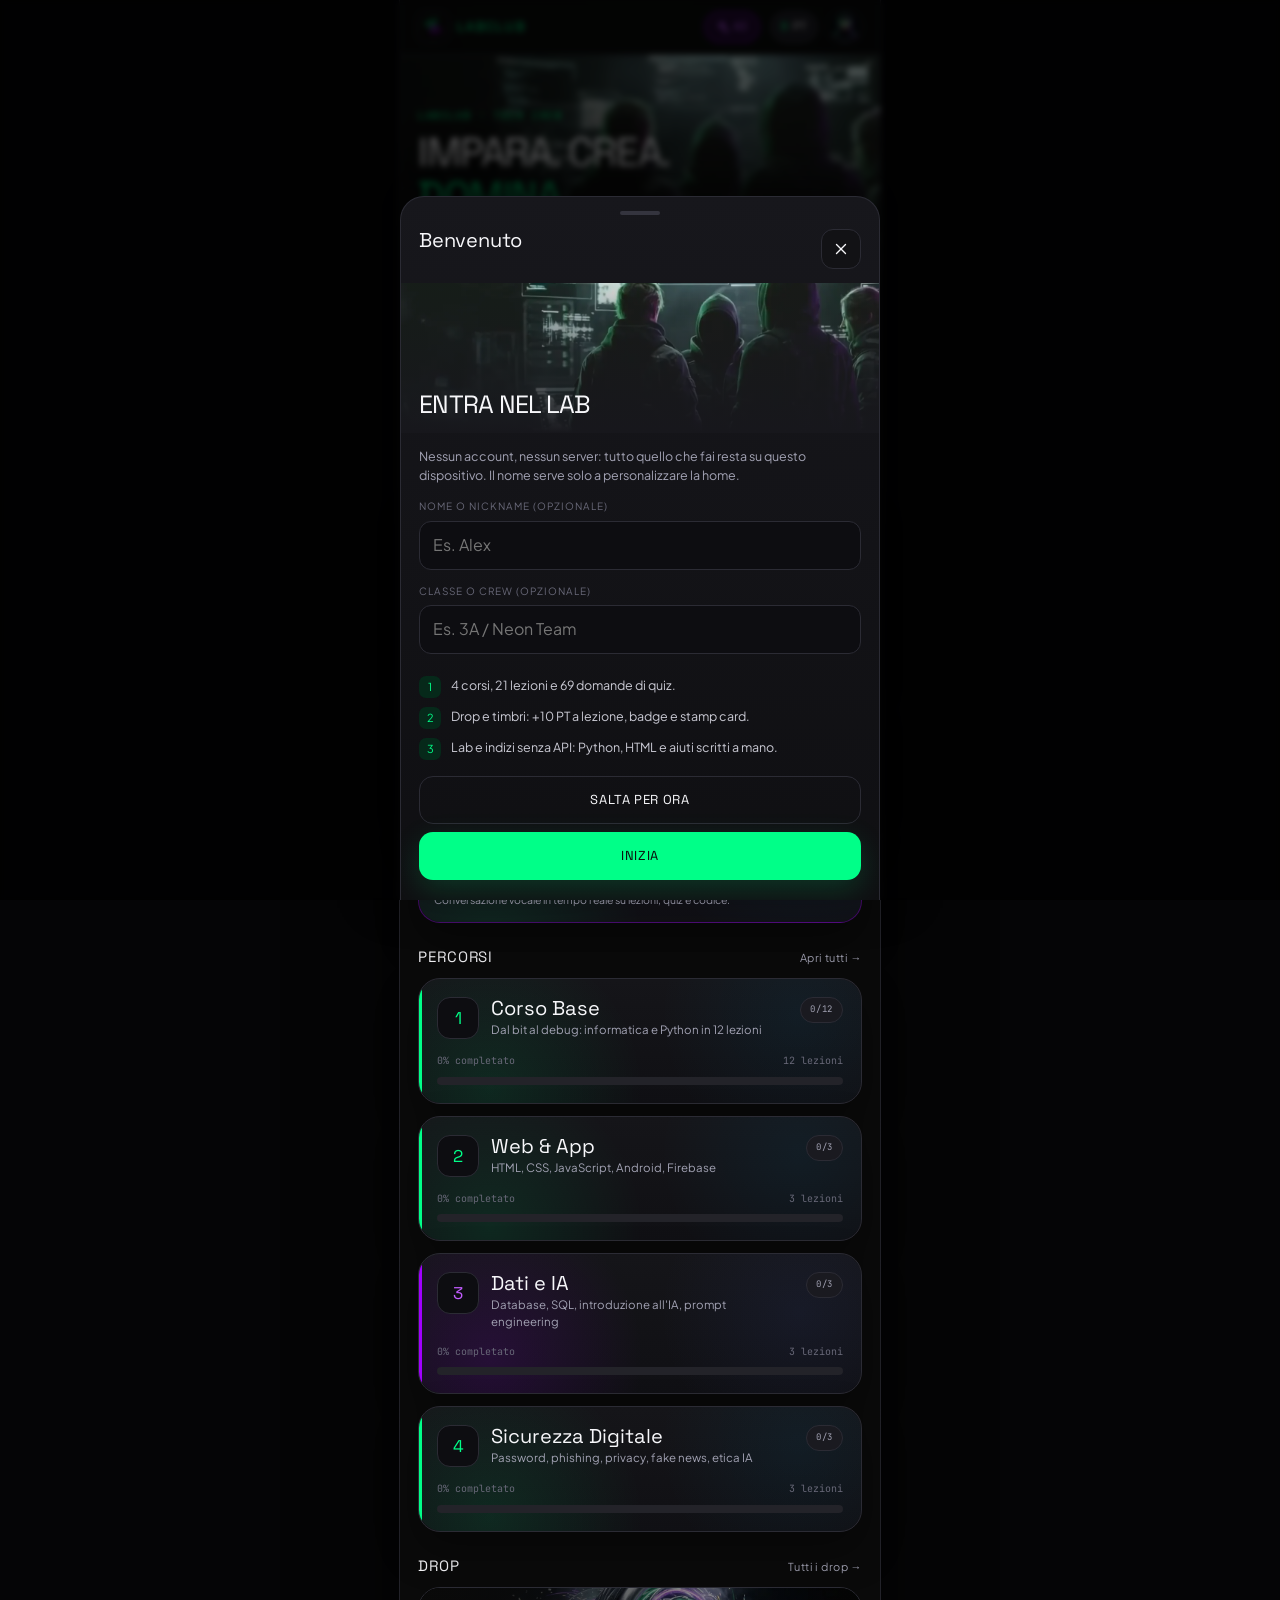
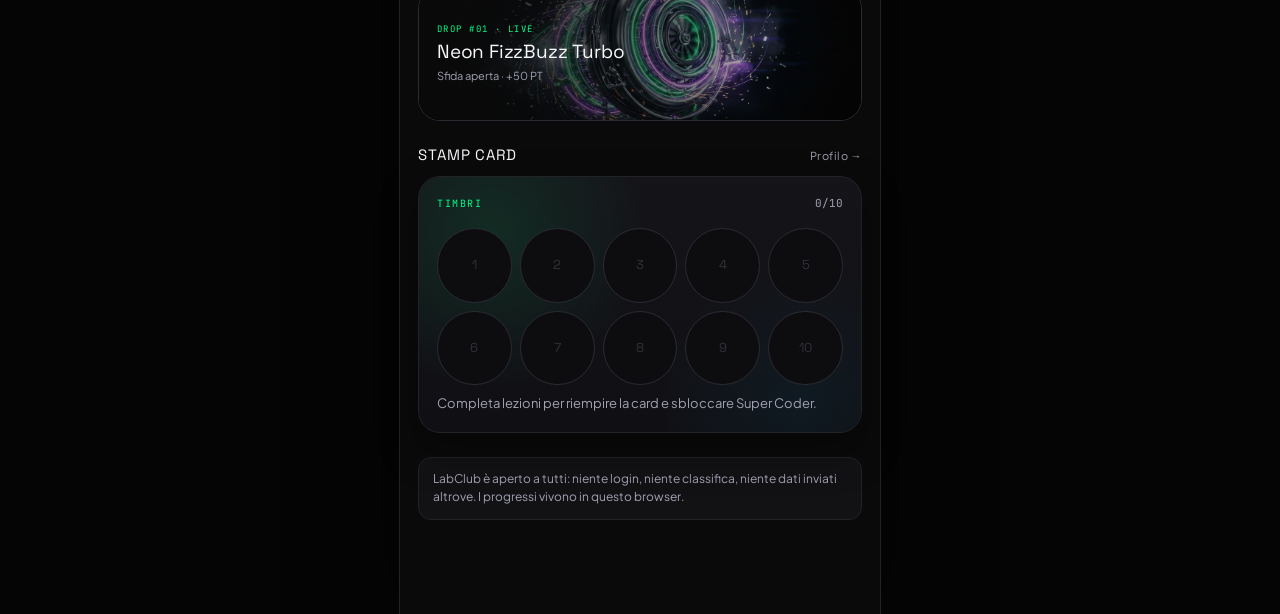
==== commit 7ead3617: "feat: add AI assistant integration Introduce the foundation for an AI assistant, including UI compon" ====
--- a/web-v2/index.html
+++ b/web-v2/index.html
@@ -43,6 +43,13 @@
           <span class="brand-name">LAB<span>CLUB</span></span>
         </a>
         <span class="topbar-spacer"></span>
+        <a class="ai-pill" href="#/assistente" id="ai-pill" aria-label="Apri Assistente AI">
+          <svg width="14" height="14" viewBox="0 0 24 24" fill="none" stroke="currentColor" stroke-width="2" stroke-linecap="round" stroke-linejoin="round" aria-hidden="true">
+            <path d="M12 3l1.5 4.5L18 9l-4.5 1.5L12 15l-1.5-4.5L6 9l4.5-1.5z" />
+            <path d="M19 15l.8 2.2L22 18l-2.2.8L19 21l-.8-2.2L16 18l2.2-.8z" />
+          </svg>
+          <span>AI</span>
+        </a>
         <a class="points-pill" href="#/profilo" id="points-pill" aria-label="Punti e profilo">
           <b id="points-value">0</b> PT
         </a>
@@ -108,6 +115,7 @@
     <script src="js/python.js"></script>
     <script src="js/store.js"></script>
     <script src="js/ui.js"></script>
+    <script src="js/assistant.js"></script>
     <script src="js/widgets/registry.js"></script>
     <script src="js/widgets/von-neumann.js"></script>
     <script src="js/widgets/binary.js"></script>
@@ -129,6 +137,7 @@
     <script src="js/views/lab.js"></script>
     <script src="js/views/profile.js"></script>
     <script src="js/views/portfolio.js"></script>
+    <script src="js/views/assistant.js"></script>
     <script src="js/app.js"></script>
   </body>
 </html>
--- a/web-v2/css/base.css
+++ b/web-v2/css/base.css
@@ -159,6 +159,30 @@
 
 .topbar-spacer {
   flex: 1;
+}
+
+.ai-pill {
+  display: inline-flex;
+  align-items: center;
+  gap: 5px;
+  padding: 6px 10px;
+  border: 1px solid rgba(161, 0, 255, 0.45);
+  border-radius: var(--radius-pill);
+  background: rgba(161, 0, 255, 0.14);
+  font-family: var(--font-mono);
+  font-size: 11px;
+  font-weight: 700;
+  letter-spacing: 0.06em;
+  color: var(--purple-bright);
+  transition: border-color var(--fast) var(--ease), background var(--fast) var(--ease), transform var(--fast) var(--ease);
+}
+
+.ai-pill:hover,
+.ai-pill.active {
+  border-color: var(--purple-bright);
+  background: rgba(161, 0, 255, 0.28);
+  color: var(--white);
+  box-shadow: 0 0 18px rgba(161, 0, 255, 0.28);
 }
 
 .points-pill {
--- a/web-v2/css/screens.css
+++ b/web-v2/css/screens.css
@@ -62,6 +62,18 @@
   margin-top: 4px;
   font-size: 10.5px;
   line-height: 1.4;
+}
+
+.quick-card-ai {
+  grid-column: 1 / -1;
+  border-color: rgba(161, 0, 255, 0.35);
+  background:
+    radial-gradient(110% 120% at 100% 0%, rgba(161, 0, 255, 0.18), transparent 60%),
+    linear-gradient(180deg, #16141d 0%, #101015 100%);
+}
+
+.quick-card-ai:hover {
+  border-color: var(--purple-bright);
 }
 
 #storage-warning {
@@ -425,6 +437,10 @@
   text-shadow: 0 2px 24px rgba(0, 0, 0, 0.35);
 }
 
+#course-title {
+  color: #00ff88;
+}
+
 .course-cover p {
   max-width: 320px;
   margin-top: 8px;
@@ -1359,3 +1375,307 @@
     grid-template-columns: 1fr;
   }
 }
+
+/* ---------- assistente ai ---------- */
+.ai-context-banner {
+  display: flex;
+  align-items: center;
+  justify-content: space-between;
+  gap: 12px;
+  padding: 12px 14px;
+  border: 1px solid rgba(0, 255, 136, 0.32);
+  border-radius: var(--radius);
+  background: rgba(0, 255, 136, 0.06);
+}
+
+.ai-context-title {
+  margin-top: 3px;
+  font-family: var(--font-display);
+  font-size: 14px;
+  font-weight: 700;
+  color: var(--white);
+  overflow: hidden;
+  text-overflow: ellipsis;
+  white-space: nowrap;
+}
+
+.ai-context-meta {
+  margin-top: 2px;
+  font-size: 11px;
+  color: var(--muted);
+}
+
+.ai-stage {
+  border-color: rgba(161, 0, 255, 0.28);
+  background:
+    radial-gradient(110% 90% at 50% 0%, rgba(161, 0, 255, 0.16), transparent 65%),
+    linear-gradient(180deg, #16151d 0%, #101014 100%);
+}
+
+.ai-stage[data-state="listening"] {
+  border-color: rgba(0, 255, 136, 0.35);
+  background:
+    radial-gradient(110% 90% at 50% 0%, rgba(0, 255, 136, 0.14), transparent 65%),
+    linear-gradient(180deg, #131917 0%, #101014 100%);
+}
+
+.ai-orb-wrap {
+  display: flex;
+  flex-direction: column;
+  align-items: center;
+  text-align: center;
+  padding: 18px 8px 14px;
+}
+
+.ai-orb-btn {
+  position: relative;
+  display: grid;
+  place-items: center;
+  width: 96px;
+  height: 96px;
+  border-radius: 50%;
+  border: 1px solid var(--border);
+  background: radial-gradient(circle at 35% 30%, #261438, #121018);
+  color: var(--purple-bright);
+  box-shadow: 0 0 28px rgba(161, 0, 255, 0.22);
+  transition: transform var(--fast) var(--ease), border-color var(--normal) var(--ease), box-shadow var(--normal) var(--ease);
+}
+
+.ai-orb-btn:hover {
+  transform: scale(1.03);
+  border-color: var(--purple-bright);
+}
+
+.ai-orb-btn.is-active {
+  border-color: var(--green);
+  background: radial-gradient(circle at 35% 30%, #0e4a31, #071b12);
+  color: var(--green);
+  box-shadow: 0 0 36px rgba(0, 255, 136, 0.28);
+}
+
+.ai-orb-btn.is-speaking {
+  border-color: var(--purple-bright);
+  background: radial-gradient(circle at 35% 30%, #5a189a, #1d0833);
+  color: var(--white);
+  box-shadow: 0 0 42px rgba(194, 92, 255, 0.42);
+}
+
+.ai-orb-btn.is-muted {
+  border-color: var(--yellow);
+  color: var(--yellow);
+  box-shadow: 0 0 20px rgba(229, 255, 0, 0.18);
+}
+
+.ai-orb-ring {
+  position: absolute;
+  inset: -10px;
+  border-radius: 50%;
+  border: 1.5px solid currentColor;
+  opacity: 0;
+  transform: scale(calc(1 + var(--mic-level, 0) * 0.22));
+  transition: transform 90ms linear, opacity 180ms ease;
+  pointer-events: none;
+}
+
+.ai-orb-btn.is-active .ai-orb-ring {
+  opacity: 0.45;
+  animation: ai-ring-pulse 2.2s ease-in-out infinite;
+}
+
+.ai-orb-btn.is-speaking .ai-orb-ring {
+  opacity: 0.72;
+  animation: ai-ring-pulse 1.1s ease-in-out infinite;
+}
+
+@keyframes ai-ring-pulse {
+  0%,
+  100% {
+    transform: scale(0.96);
+    opacity: 0.35;
+  }
+  50% {
+    transform: scale(1.12);
+    opacity: 0.75;
+  }
+}
+
+.ai-stage-title {
+  margin-top: 16px;
+  font-size: 18px;
+  font-weight: 800;
+}
+
+.ai-stage-sub {
+  max-width: 310px;
+  margin-top: 6px;
+  font-size: 12.5px;
+  color: var(--muted);
+}
+
+.ai-controls {
+  display: flex;
+  flex-wrap: wrap;
+  justify-content: center;
+  gap: 8px;
+  margin-top: 4px;
+}
+
+.ai-voice-row {
+  display: flex;
+  align-items: center;
+  justify-content: space-between;
+  gap: 10px;
+  margin-top: 16px;
+  padding-top: 14px;
+  border-top: 1px solid var(--border-soft);
+}
+
+.ai-voice-row label {
+  font-family: var(--font-mono);
+  font-size: 10px;
+  font-weight: 700;
+  letter-spacing: 0.1em;
+  text-transform: uppercase;
+  color: var(--zinc);
+}
+
+.ai-voice-row select {
+  min-height: 36px;
+  padding: 6px 10px;
+  border: 1px solid var(--border);
+  border-radius: 10px;
+  background: #0d0d11;
+  color: var(--white);
+  font-size: 12.5px;
+}
+
+.btn-link {
+  font-family: var(--font-mono);
+  font-size: 10.5px;
+  font-weight: 700;
+  letter-spacing: 0.06em;
+  text-transform: uppercase;
+  color: var(--muted);
+}
+
+.btn-link:hover {
+  color: var(--green);
+}
+
+.ai-chat {
+  display: flex;
+  flex-direction: column;
+  gap: 10px;
+  min-height: 150px;
+  max-height: 320px;
+  overflow-y: auto;
+  padding: 14px;
+}
+
+.ai-chat-empty {
+  display: grid;
+  place-items: center;
+  min-height: 120px;
+  text-align: center;
+  color: var(--zinc);
+}
+
+.ai-chat-empty p {
+  max-width: 280px;
+  font-size: 12.5px;
+}
+
+.ai-msg {
+  display: flex;
+  flex-direction: column;
+  gap: 3px;
+  max-width: 88%;
+}
+
+.ai-msg-user {
+  align-self: flex-end;
+  align-items: flex-end;
+}
+
+.ai-msg-assistant {
+  align-self: flex-start;
+  align-items: flex-start;
+}
+
+.ai-msg-role {
+  font-family: var(--font-mono);
+  font-size: 9px;
+  font-weight: 700;
+  letter-spacing: 0.1em;
+  text-transform: uppercase;
+  color: var(--zinc);
+}
+
+.ai-msg-bubble {
+  padding: 10px 12px;
+  border: 1px solid var(--border-soft);
+  border-radius: 14px;
+  background: var(--elevated);
+  font-size: 13px;
+  line-height: 1.45;
+  color: var(--white);
+  white-space: pre-wrap;
+  word-break: break-word;
+}
+
+.ai-msg-user .ai-msg-bubble {
+  border-color: rgba(0, 255, 136, 0.32);
+  background: rgba(0, 255, 136, 0.09);
+}
+
+.ai-msg-assistant .ai-msg-bubble {
+  border-color: rgba(161, 0, 255, 0.34);
+  background: rgba(161, 0, 255, 0.1);
+}
+
+.ai-msg-system {
+  align-self: center;
+  padding: 4px 10px;
+  border-radius: var(--radius-pill);
+  background: rgba(255, 255, 255, 0.04);
+  font-family: var(--font-mono);
+  font-size: 10px;
+  color: var(--zinc);
+  text-align: center;
+}
+
+.ai-composer {
+  display: flex;
+  gap: 8px;
+  align-items: center;
+}
+
+.ai-composer input {
+  flex: 1;
+  min-width: 0;
+  min-height: 44px;
+  padding: 10px 13px;
+  border: 1px solid var(--border);
+  border-radius: 12px;
+  background: #0d0d11;
+  color: var(--white);
+  font-size: 14px;
+}
+
+.ai-composer input:focus {
+  border-color: var(--green);
+  outline: none;
+}
+
+.ai-prompts {
+  display: flex;
+  flex-wrap: wrap;
+  gap: 8px;
+}
+
+@media (prefers-reduced-motion: reduce) {
+  .ai-orb-btn.is-active .ai-orb-ring,
+  .ai-orb-btn.is-speaking .ai-orb-ring {
+    animation: none;
+  }
+}
--- a/web-v2/css/lesson.css
+++ b/web-v2/css/lesson.css
@@ -429,6 +429,7 @@
 
 .chapter.reveal,
 .lab-block.reveal,
+.schema-block.reveal,
 .keypoints.reveal {
   opacity: 0;
   transform: translateY(16px);
@@ -437,6 +438,7 @@
 
 .chapter.reveal.in,
 .lab-block.reveal.in,
+.schema-block.reveal.in,
 .keypoints.reveal.in {
   opacity: 1;
   transform: none;
@@ -445,6 +447,7 @@
 @media (prefers-reduced-motion: reduce) {
   .chapter.reveal,
   .lab-block.reveal,
+  .schema-block.reveal,
   .keypoints.reveal {
     opacity: 1;
     transform: none;
@@ -1641,3 +1644,233 @@
     height: 68px;
   }
 }
+
+/* ---------- schemi visivi SVG ---------- */
+.schema-inline {
+  margin: 14px 0 0;
+}
+
+.schema-block {
+  margin-top: 16px;
+  border-color: rgba(0, 255, 136, 0.2);
+}
+
+.schema-block.frame-purple {
+  border-color: rgba(193, 92, 255, 0.24);
+}
+
+.schema-block-title {
+  margin-top: 6px;
+  font-size: 19px;
+  font-weight: 800;
+  line-height: 1.16;
+}
+
+.schema-block-desc {
+  margin-top: 4px;
+  font-size: 12.5px;
+  line-height: 1.5;
+  color: var(--muted);
+}
+
+.schema-tabs {
+  display: flex;
+  flex-wrap: wrap;
+  gap: 6px;
+  margin-top: 12px;
+}
+
+.schema-tab {
+  padding: 6px 10px;
+  border: 1px solid var(--border);
+  border-radius: var(--radius-pill);
+  background: #0d0d11;
+  font-family: var(--font-mono);
+  font-size: 10px;
+  font-weight: 700;
+  letter-spacing: 0.03em;
+  color: var(--muted);
+  transition: border-color var(--fast) var(--ease), background var(--fast) var(--ease),
+    color var(--fast) var(--ease);
+}
+
+.schema-tab:hover {
+  border-color: rgba(0, 255, 136, 0.45);
+  color: var(--white);
+}
+
+.schema-tab.active {
+  border-color: rgba(0, 255, 136, 0.55);
+  background: rgba(0, 255, 136, 0.14);
+  color: var(--green);
+}
+
+.schema-block.frame-purple .schema-tab:hover {
+  border-color: rgba(193, 92, 255, 0.5);
+}
+
+.schema-block.frame-purple .schema-tab.active {
+  border-color: rgba(193, 92, 255, 0.6);
+  background: rgba(193, 92, 255, 0.16);
+  color: var(--purple-bright);
+}
+
+.schema-stage {
+  margin-top: 12px;
+}
+
+.schema-trigger {
+  position: relative;
+  display: block;
+  width: 100%;
+  overflow: hidden;
+  border: 1px solid rgba(0, 255, 136, 0.24);
+  border-radius: 14px;
+  background: #040406;
+  transition: border-color var(--fast) var(--ease), box-shadow var(--fast) var(--ease);
+}
+
+.schema-trigger:hover,
+.schema-trigger:focus-visible {
+  border-color: rgba(0, 255, 136, 0.6);
+  box-shadow: 0 0 22px rgba(0, 255, 136, 0.12);
+}
+
+.schema-block.frame-purple .schema-trigger {
+  border-color: rgba(193, 92, 255, 0.28);
+}
+
+.schema-block.frame-purple .schema-trigger:hover,
+.schema-block.frame-purple .schema-trigger:focus-visible {
+  border-color: rgba(193, 92, 255, 0.65);
+  box-shadow: 0 0 22px rgba(193, 92, 255, 0.14);
+}
+
+.schema-img {
+  display: block;
+  width: 100%;
+  height: auto;
+  background: #040406;
+}
+
+.schema-zoom-pill {
+  display: flex;
+  align-items: center;
+  justify-content: space-between;
+  gap: 10px;
+  padding: 9px 12px;
+  border-top: 1px solid rgba(0, 255, 136, 0.16);
+  background: #09090d;
+  text-align: left;
+  pointer-events: none;
+}
+
+.schema-zoom-pill span {
+  font-size: 11px;
+  color: var(--muted);
+}
+
+.schema-zoom-pill b {
+  flex: 0 0 auto;
+  font-family: var(--font-mono);
+  font-size: 9.5px;
+  font-weight: 700;
+  letter-spacing: 0.08em;
+  text-transform: uppercase;
+  color: var(--green);
+}
+
+.schema-block.frame-purple .schema-zoom-pill {
+  border-top-color: rgba(193, 92, 255, 0.22);
+}
+
+.schema-block.frame-purple .schema-zoom-pill b {
+  color: var(--purple-bright);
+}
+
+/* ---------- zoom lightbox ---------- */
+.schema-modal {
+  position: fixed;
+  inset: 0;
+  z-index: 120;
+  display: flex;
+  flex-direction: column;
+  background: rgba(5, 5, 8, 0.96);
+  opacity: 0;
+  transition: opacity 180ms var(--ease);
+}
+
+.schema-modal.open {
+  opacity: 1;
+}
+
+.schema-modal-head {
+  display: flex;
+  align-items: center;
+  justify-content: space-between;
+  gap: 12px;
+  padding: calc(10px + env(safe-area-inset-top)) 14px 10px;
+  border-bottom: 1px solid var(--border-soft);
+  background: rgba(10, 10, 14, 0.94);
+}
+
+.schema-modal-copy {
+  min-width: 0;
+}
+
+.schema-modal-copy h2 {
+  font-size: 15px;
+  font-weight: 800;
+  line-height: 1.2;
+  color: var(--white);
+}
+
+.schema-modal-copy p {
+  margin-top: 2px;
+  font-size: 11.5px;
+  color: var(--muted);
+  white-space: nowrap;
+  overflow: hidden;
+  text-overflow: ellipsis;
+}
+
+.schema-modal-actions {
+  display: flex;
+  align-items: center;
+  gap: 8px;
+  flex: 0 0 auto;
+}
+
+.schema-modal-body {
+  flex: 1;
+  overflow: auto;
+  padding: 14px;
+  -webkit-overflow-scrolling: touch;
+}
+
+.schema-modal-img {
+  display: block;
+  width: min(100%, 760px);
+  height: auto;
+  margin: 0 auto;
+  border: 1px solid rgba(0, 255, 136, 0.22);
+  border-radius: 12px;
+  background: #040406;
+}
+
+.schema-modal.purple .schema-modal-img {
+  border-color: rgba(193, 92, 255, 0.28);
+}
+
+.schema-modal-body.is-zoomed .schema-modal-img {
+  width: max(180%, 760px);
+  max-width: none;
+}
+
+@media (prefers-reduced-motion: reduce) {
+  .schema-tab,
+  .schema-trigger,
+  .schema-modal {
+    transition: none;
+  }
+}
